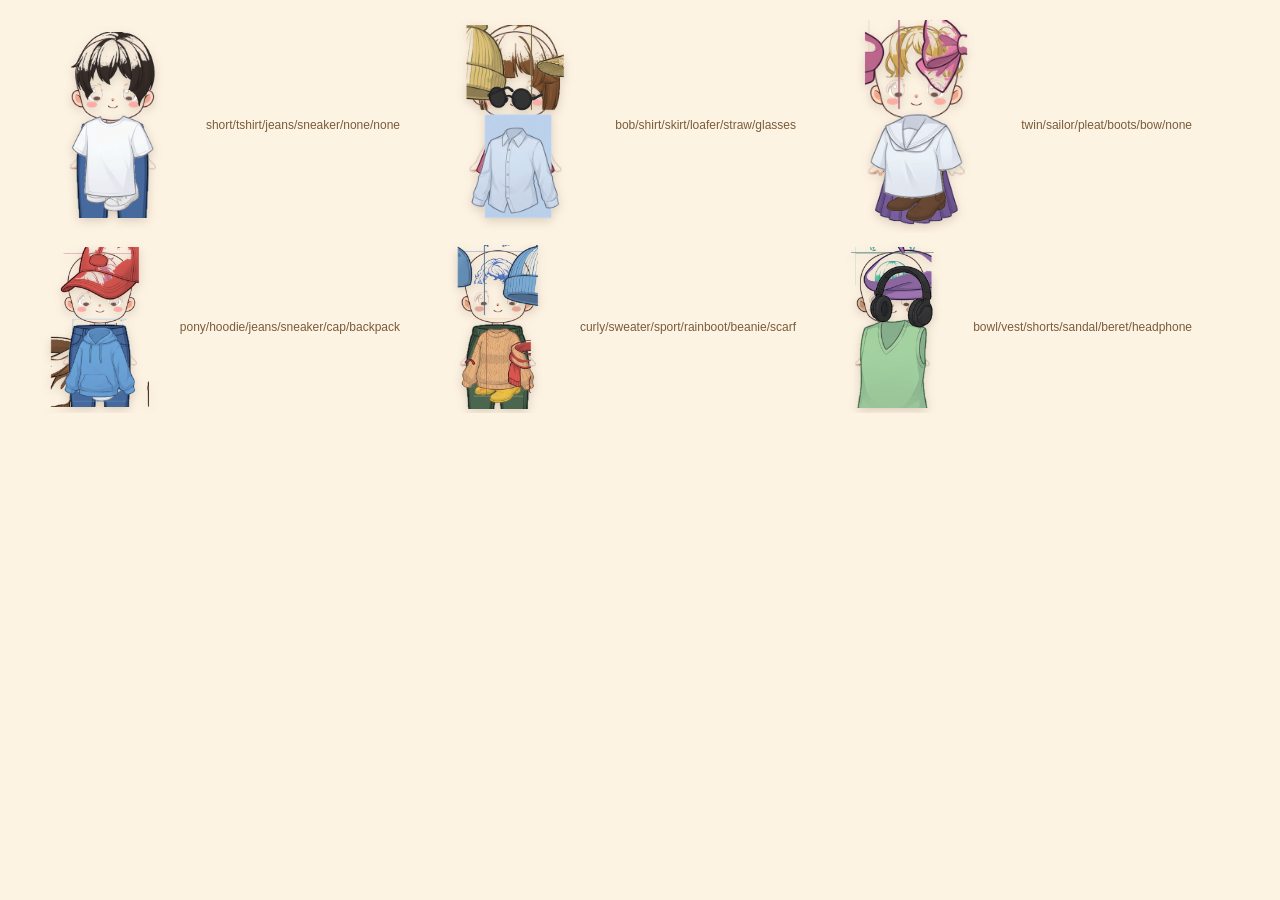
==== tools/avatar_preview.html @ ab170f38 "主角圖層改用 Nano Banana 重繪（33 張 AI 圖層，顏色在遊戲裡上） - 素材：Nano Banana Pro（AI Studio）畫基本身體；Nano Banana 2 Lite 畫髮" ====
<!doctype html>
<!-- tools/avatar_preview.html — 開發用：把換裝圖層排成大圖檢查對齊（用本機伺服器開） -->
<html lang="zh-Hant">
  <head>
    <meta charset="utf-8" />
    <title>角色圖層預覽</title>
    <link rel="stylesheet" href="../style.css" />
    <style>
      body { display: block; padding: 16px; }
      #grid { display: grid; grid-template-columns: repeat(3, 1fr); gap: 8px; width: 1180px; }
      .cell { background: #fdf3e3; border: 1px solid #e0c9a0; padding: 4px; }
      .cell small { display: block; text-align: center; font-size: 12px; color: #7a5c3a; }
    </style>
  </head>
  <body>
    <div id="grid"></div>
    <script type="module">
      window.onerror = (m) => { document.getElementById("grid").textContent = "ERROR: " + m; };
      let renderAvatar, defaultAvatar;
      try {
        ({ renderAvatar, defaultAvatar } = await import("../js/avatar.js?t=" + Date.now()));
      } catch (e) {
        document.getElementById("grid").textContent = "IMPORT FAIL: " + e;
        throw e;
      }
      const combos = [
        { skin: "light", hair: "short", hairColor: "black", top: "tshirt", bottom: "jeans", shoes: "sneaker", hat: "none", accessory: "none" },
        { skin: "light", hair: "bob", hairColor: "brown", top: "shirt", bottom: "skirt", shoes: "loafer", hat: "straw", accessory: "glasses" },
        { skin: "warm", hair: "twin", hairColor: "blonde", top: "sailor", bottom: "pleat", shoes: "boots", hat: "bow", accessory: "none" },
        { skin: "light", hair: "pony", hairColor: "pink", top: "hoodie", bottom: "jeans", shoes: "sneaker", hat: "cap", accessory: "backpack" },
        { skin: "tan", hair: "curly", hairColor: "blue", top: "sweater", bottom: "sport", shoes: "rainboot", hat: "beanie", accessory: "scarf" },
        { skin: "deep", hair: "bowl", hairColor: "mint", top: "vest", bottom: "shorts", shoes: "sandal", hat: "beret", accessory: "headphone" },
      ];
      const grid = document.getElementById("grid");
      for (const c of combos) {
        const cell = document.createElement("div");
        cell.className = "cell";
        cell.innerHTML = renderAvatar(c, { size: 340 }) + `<small>${c.hair}/${c.top}/${c.bottom}/${c.shoes}/${c.hat}/${c.accessory}</small>`;
        grid.appendChild(cell);
      }
    </script>
  </body>
</html>
---- style.css ----
:root {
  --bg: #eef3f1;
  --card: #fffdf9;
  --ink: #22322e;
  --muted: #5f736c;
  --line: #d8e2dd;
  --accent: #2f6f63;
  --accent-soft: #dfeee9;
  --warn: #b4553f;
  --gold: #c9a227;
  --radius: 16px;
  --gap: 10px;
}
:root[data-theme="dark"] {
  --bg: #141d1b;
  --card: #1c2725;
  --ink: #e6efec;
  --muted: #9db0aa;
  --line: #2c3a37;
  --accent: #6fc2ad;
  --accent-soft: #243a35;
  --warn: #e08a72;
  --gold: #e2c45c;
}
* {
  box-sizing: border-box;
}
html {
  /* 全站字級基準：原本用瀏覽器預設 16px，調大讓手機上好讀（其餘尺寸多用 rem，會等比放大） */
  font-size: 18px;
}
html,
body {
  margin: 0;
  padding: 0;
}
body {
  font-family:
    -apple-system, BlinkMacSystemFont, "Segoe UI", "Noto Sans TC", "PingFang TC",
    "Microsoft JhengHei", sans-serif;
  background: var(--bg);
  color: var(--ink);
  -webkit-text-size-adjust: 100%;
  padding: calc(10px + env(safe-area-inset-top)) 12px calc(18px + env(safe-area-inset-bottom));
  display: flex;
  flex-direction: column;
  align-items: center;
  gap: 12px;
  min-height: 100dvh;
}
header {
  width: min(560px, 100%);
  text-align: center;
}
h1 {
  margin: 0;
  font-size: 1.25rem;
  letter-spacing: 0.02em;
}
h1 span {
  font-size: 1.4rem;
}
.sub {
  margin: 4px 0 0;
  color: var(--muted);
  font-size: 0.94rem;
  line-height: 1.5;
}
.card {
  width: min(560px, 100%);
  background: var(--card);
  border: 1px solid var(--line);
  border-radius: var(--radius);
  box-shadow: 0 6px 20px rgba(20, 40, 35, 0.06);
}
.status {
  display: flex;
  align-items: center;
  justify-content: space-between;
  gap: 8px;
  padding: 10px 14px;
  font-size: 0.85rem;
}
.status b {
  font-variant-numeric: tabular-nums;
}
.hearts {
  letter-spacing: 2px;
  font-size: 1rem;
}
.levels {
  display: flex;
  flex-wrap: wrap;
  gap: 6px;
  padding: 10px;
  justify-content: center;
}
.levels button {
  flex: 1 1 30%;
  min-width: 0;
}
button {
  font: inherit;
  font-size: 0.82rem;
  color: var(--ink);
  background: var(--card);
  border: 1px solid var(--line);
  border-radius: 11px;
  padding: 9px 11px;
  cursor: pointer;
  -webkit-tap-highlight-color: transparent;
}
button:active {
  transform: translateY(1px);
}
button.primary {
  background: var(--accent);
  border-color: var(--accent);
  color: #fff;
  font-weight: 700;
}
button.on {
  background: var(--accent-soft);
  border-color: var(--accent);
  font-weight: 700;
}
button:disabled {
  opacity: 0.45;
  cursor: default;
}
.boardWrap {
  width: min(560px, 100%);
  padding: 10px;
}
.board {
  position: relative;
  display: grid;
  gap: 0;
  aspect-ratio: 1/1;
  width: 100%;
  border-radius: 12px;
  overflow: hidden;
  background: var(--card);
  border: 3px solid var(--ink);
  user-select: none;
  touch-action: manipulation;
  container-type: inline-size;
}
.cell {
  position: relative;
  display: flex;
  align-items: center;
  justify-content: center;
  font-size: calc(100cqw / var(--n, 5) * 0.55);
  line-height: 1;
  cursor: pointer;
  border: 0;
  border-radius: 0;
  background: transparent;
  padding: 0;
  margin: 0;
  min-width: 0;
  min-height: 0;
  overflow: hidden;
}
.cell i {
  font-style: normal;
  pointer-events: none;
}
.cell.mark i {
  color: var(--ink);
  opacity: 0.7;
}
.cell.cat i {
  filter: drop-shadow(0 1px 1px rgba(0, 0, 0, 0.15));
}
.cell.autox i {
  opacity: 0.8;
}
.face {
  display: block;
  background: url("./icons/cats.webp") 0 0/900% 900% no-repeat;
  border-radius: 18%;
}
.cell i.face {
  width: 86%;
  height: 86%;
}
.skins {
  display: grid;
  grid-template-columns: repeat(6, minmax(0, 1fr));
  gap: 6px;
  max-height: 55vh;
  overflow: auto;
  margin-top: 10px;
  padding: 2px 2px 12px;
}
.skins button {
  aspect-ratio: 1/1;
  min-width: 0;
  padding: 3px;
  font-size: 1.5rem;
  line-height: 1;
  display: flex;
  align-items: center;
  justify-content: center;
}
.skins button.wide {
  grid-column: span 3;
  aspect-ratio: auto;
  font-size: 0.85rem;
}
.skins .face {
  width: 100%;
  height: 100%;
}
@media (hover: hover) {
  .skins button {
    transition: transform 0.12s;
  }
  .skins button:not(.wide):hover {
    transform: scale(1.5);
    position: relative;
    z-index: 1;
    box-shadow: 0 4px 14px rgba(0, 0, 0, 0.25);
  }
}
.board.kbd .cell.cursor {
  outline: 2px solid var(--accent);
  outline-offset: -3px;
}
.cell.bad {
  animation: shake 0.3s;
  background: rgba(180, 85, 63, 0.25);
}
.cell.hint {
  animation: pulse 1s ease-in-out 2;
}
@keyframes shake {
  0%,
  100% {
    transform: translateX(0);
  }
  25% {
    transform: translateX(-3px);
  }
  75% {
    transform: translateX(3px);
  }
}
@keyframes pulse {
  0%,
  100% {
    background: transparent;
  }
  50% {
    background: var(--accent-soft);
  }
}
.controls {
  display: flex;
  flex-wrap: wrap;
  gap: 6px;
  padding: 10px;
}
.controls button {
  flex: 1 1 auto;
  min-width: 76px;
}
.overlay {
  position: fixed;
  inset: 0;
  background: rgba(12, 22, 20, 0.55);
  backdrop-filter: blur(3px);
  -webkit-backdrop-filter: blur(3px);
  display: flex;
  align-items: center;
  justify-content: center;
  padding: 20px;
  z-index: 20;
}
.overlay.hidden {
  display: none;
}
.sheet {
  background: var(--card);
  color: var(--ink);
  border-radius: 18px;
  padding: 20px;
  width: min(420px, 100%);
  text-align: center;
  /* 內容過長時只捲動中間區塊，標題與按鈕固定可見 */
  display: flex;
  flex-direction: column;
  max-height: calc(100dvh - 40px);
}
.sheet > h2,
.sheet > .row {
  flex-shrink: 0;
}
#overlayBody {
  flex: 1 1 auto;
  min-height: 0;
  overflow-y: auto;
  overscroll-behavior: contain;
  -webkit-overflow-scrolling: touch;
}
/* 捲動容器會裁掉超出寬度的內容：讓格線欄位可縮小，不被文字撐寬 */
#petView .pet-home {
  grid-template-columns: minmax(0, 1fr);
}
#petView .pet-hero {
  grid-template-columns: 92px minmax(0, 1fr);
}
#petView .pet-subnav {
  grid-template-columns: repeat(4, minmax(0, 1fr));
}
@media (max-width: 600px), (hover: none) and (pointer: coarse) {
  #petView .pet-hero {
    grid-template-columns: 78px minmax(0, 1fr);
  }
}
.sheet h2 {
  margin: 0 0 6px;
  font-size: 1.2rem;
}
.sheet p {
  margin: 6px 0;
  color: var(--muted);
  font-size: 0.86rem;
  line-height: 1.6;
}
.sheet .row {
  display: flex;
  gap: 8px;
  margin-top: 14px;
}
.sheet .row button {
  flex: 1;
}
.loading {
  position: fixed;
  inset: 0;
  display: flex;
  align-items: center;
  justify-content: center;
  background: rgba(12, 22, 20, 0.35);
  z-index: 30;
  color: #fff;
  font-size: 0.95rem;
  gap: 10px;
}
.loading.hidden {
  display: none;
}
.spin {
  width: 18px;
  height: 18px;
  border-radius: 50%;
  border: 3px solid rgba(255, 255, 255, 0.35);
  border-top-color: #fff;
  animation: sp 1s linear infinite;
}
@keyframes sp {
  to {
    transform: rotate(360deg);
  }
}
footer {
  color: var(--muted);
  font-size: 0.86rem;
  text-align: center;
  line-height: 1.6;
  max-width: 560px;
}
kbd {
  background: var(--accent-soft);
  border-radius: 5px;
  padding: 1px 5px;
  font-size: 0.86rem;
}
/* 換貓動畫、音效冷卻與手機修正 */
html.skin-animation-lock,
body.skin-animation-lock {
  overflow: hidden;
  overscroll-behavior: none;
  touch-action: none;
  scrollbar-gutter: stable;
}
#skinBtn.skin-cooldown {
  position: relative;
  overflow: hidden;
  cursor: not-allowed;
  opacity: 0.72;
  border-color: var(--line);
  color: var(--muted);
}
#skinBtn.skin-cooldown::before {
  content: "";
  position: absolute;
  inset: 0;
  z-index: 0;
  background: linear-gradient(
    90deg,
    color-mix(in srgb, var(--accent) 24%, transparent),
    color-mix(in srgb, var(--accent) 8%, transparent)
  );
  transform-origin: left center;
  transform: scaleX(var(--cooldown-progress, 1));
  pointer-events: none;
}
#skinBtn > span {
  position: relative;
  z-index: 1;
}
.skins button.skin-choosing {
  position: relative;
  z-index: 2;
  transform: scale(0.92);
  opacity: 0.55;
  transition:
    transform 0.15s ease,
    opacity 0.15s ease;
}
.skin-effects-layer {
  position: fixed;
  inset: 0;
  z-index: 9999;
  width: 100%;
  height: 100%;
  overflow: visible;
  pointer-events: none;
  contain: layout style;
  transform: translateZ(0);
}
.skin-fly-preview {
  position: absolute;
  left: 0;
  top: 0;
  z-index: 5;
  display: flex;
  align-items: center;
  justify-content: center;
  margin: 0;
  padding: 3px;
  overflow: hidden;
  pointer-events: none;
  background: var(--card);
  border: 2px solid var(--accent);
  border-radius: 18%;
  box-shadow:
    0 8px 26px rgba(0, 0, 0, 0.34),
    0 0 0 4px color-mix(in srgb, var(--accent) 20%, transparent),
    0 0 24px color-mix(in srgb, var(--accent) 58%, transparent);
  transform-origin: center;
  will-change: transform, opacity, filter;
  backface-visibility: hidden;
}
.skin-fly-preview .face {
  width: 100%;
  height: 100%;
  border-radius: 14%;
}
.skin-fly-preview .fly-emoji {
  display: flex;
  align-items: center;
  justify-content: center;
  width: 100%;
  height: 100%;
  font-size: clamp(28px, 9vw, 46px);
  line-height: 1;
}
.skin-trail-dot,
.skin-paw-trail,
.skin-arrival-particle,
.skin-arrival-ring {
  position: absolute;
  left: 0;
  top: 0;
  pointer-events: none;
  transform: translate3d(-50%, -50%, 0);
}
.skin-trail-dot {
  z-index: 2;
  width: 10px;
  height: 10px;
  border-radius: 50%;
  background: radial-gradient(
    circle,
    #fff 0 18%,
    var(--gold) 20% 44%,
    var(--accent) 48% 70%,
    transparent 74%
  );
  box-shadow:
    0 0 7px var(--gold),
    0 0 14px var(--accent);
  animation: skinTrailFade 0.48s ease-out forwards;
}
@keyframes skinTrailFade {
  to {
    opacity: 0;
    transform: translate3d(-50%, -50%, 0) scale(0.12);
  }
}
.skin-paw-trail {
  z-index: 3;
  color: var(--gold);
  font-size: 15px;
  line-height: 1;
  filter: drop-shadow(0 0 3px #fff) drop-shadow(0 0 6px var(--gold));
  animation: skinPawFade 0.66s ease-out forwards;
}
@keyframes skinPawFade {
  0% {
    opacity: 0.95;
    transform: translate3d(-50%, -50%, 0) scale(0.66) rotate(var(--paw-rotate, 0deg));
  }
  100% {
    opacity: 0;
    transform: translate3d(-50%, -105%, 0) scale(0.32) rotate(var(--paw-rotate, 0deg));
  }
}
.skin-arrival-particle {
  z-index: 6;
  width: 8px;
  height: 8px;
  border-radius: 50%;
  background: var(--particle-color, var(--gold));
  box-shadow:
    0 0 6px var(--particle-color, var(--gold)),
    0 0 12px var(--particle-color, var(--gold));
  animation: skinParticleBurst 0.62s ease-out forwards;
}
@keyframes skinParticleBurst {
  to {
    opacity: 0;
    transform: translate3d(-50%, -50%, 0) translate3d(var(--particle-x), var(--particle-y), 0)
      scale(0.12);
  }
}
.skin-arrival-ring {
  z-index: 1;
  width: 24px;
  height: 24px;
  border: 3px solid var(--accent);
  border-radius: 50%;
  box-shadow:
    0 0 12px var(--accent),
    inset 0 0 12px var(--gold);
  animation: skinArrivalRing 0.58s ease-out forwards;
}
@keyframes skinArrivalRing {
  from {
    opacity: 0.95;
    transform: translate3d(-50%, -50%, 0) scale(0.3);
  }
  to {
    opacity: 0;
    transform: translate3d(-50%, -50%, 0) scale(3.8);
  }
}
.board.skin-arrive {
  animation: boardSkinArrive 0.42s cubic-bezier(0.2, 0.9, 0.3, 1);
}
@keyframes boardSkinArrive {
  0%,
  100% {
    transform: scale(1);
    filter: brightness(1);
  }
  35% {
    transform: scale(0.978);
    filter: brightness(1.14);
  }
  68% {
    transform: scale(1.012);
    filter: brightness(1.07);
  }
}
.cell.cat.skin-target {
  z-index: 3;
  overflow: visible;
}
.cell.cat.skin-target i {
  animation: skinTargetArrive 0.56s cubic-bezier(0.18, 0.9, 0.28, 1);
}
@keyframes skinTargetArrive {
  0% {
    opacity: 0.45;
    transform: scale(0.65) rotate(-7deg);
  }
  48% {
    opacity: 1;
    transform: scale(1.35) rotate(5deg);
  }
  72% {
    transform: scale(0.92) rotate(-2deg);
  }
  100% {
    transform: scale(1);
  }
}
.cell.cat.skin-updated i {
  animation: catSkinUpdated 0.42s cubic-bezier(0.2, 0.9, 0.3, 1) both;
}
@keyframes catSkinUpdated {
  0% {
    transform: scale(0.75);
    opacity: 0.5;
  }
  58% {
    transform: scale(1.17);
    opacity: 1;
  }
  100% {
    transform: scale(1);
    opacity: 1;
  }
}
@media (max-width: 600px), (hover: none), (pointer: coarse) {
  body {
    isolation: isolate;
  }
  .overlay {
    backdrop-filter: blur(2px);
    -webkit-backdrop-filter: blur(2px);
  }
  .skin-fly-preview {
    padding: 2px;
    box-shadow:
      0 7px 20px rgba(0, 0, 0, 0.3),
      0 0 0 3px var(--accent);
  }
  .skin-trail-dot {
    width: 8px;
    height: 8px;
  }
  .skin-paw-trail {
    font-size: 13px;
  }
}
@media (max-width: 400px) {
  .status {
    font-size: 0.94rem;
    padding: 8px 10px;
  }
}
@media (prefers-reduced-motion: reduce) {
  .skin-trail-dot,
  .skin-paw-trail,
  .skin-arrival-particle,
  .skin-arrival-ring {
    display: none !important;
  }
  .board.skin-arrive,
  .cell.cat.skin-target i,
  .cell.cat.skin-updated i {
    animation: none !important;
  }
  .skins button.skin-choosing {
    transition: none;
  }
}

/* =========================================================
   手機操作版面與動畫效能優化
   ========================================================= */
:root {
  --tap-size: 44px;
  --mobile-controls-height: 76px;
}
button {
  min-height: var(--tap-size);
  touch-action: manipulation;
}
button:focus-visible {
  outline: 3px solid color-mix(in srgb, var(--accent) 55%, white);
  outline-offset: 2px;
}

/* 動畫元素隔離，降低重繪範圍 */
.skin-effects-layer {
  contain: strict;
  isolation: isolate;
}
.skin-fly-preview,
.skin-trail-dot,
.skin-paw-trail,
.skin-arrival-particle,
.skin-arrival-ring {
  contain: layout style paint;
  transform-style: preserve-3d;
}
.board,
.cell,
.face {
  backface-visibility: hidden;
  -webkit-backface-visibility: hidden;
}

/* 手機介面 */
@media (max-width: 600px), (hover: none) and (pointer: coarse) {
  :root {
    --radius: 14px;
    --tap-size: 46px;
  }
  html {
    scroll-padding-bottom: calc(
      var(--mobile-controls-height) + env(safe-area-inset-bottom) + 12px
    );
  }
  body {
    display: block;
    min-height: 100dvh;
    padding: calc(6px + env(safe-area-inset-top)) 8px
      calc(var(--mobile-controls-height) + env(safe-area-inset-bottom) + 18px);
  }
  header,
  .card,
  footer {
    width: 100%;
    max-width: 560px;
    margin-left: auto;
    margin-right: auto;
  }
  header {
    padding: 2px 2px 4px;
  }
  h1 {
    font-size: 1.08rem;
    line-height: 1.25;
  }
  h1 span {
    font-size: 1.2rem;
  }
  .sub {
    font-size: 0.86rem;
    line-height: 1.38;
    margin-top: 2px;
  }

  /* 難度與功能縮成穩定的三欄按鈕 */
  .levels {
    display: grid;
    grid-template-columns: repeat(3, minmax(0, 1fr));
    gap: 6px;
    padding: 7px;
    margin-top: 5px;
  }
  .levels button {
    width: 100%;
    min-width: 0;
    min-height: 44px;
    padding: 6px 4px;
    font-size: 0.9rem;
    line-height: 1.15;
  }

  /* 狀態列固定一行，減少棋盤上方高度 */
  .status {
    display: grid;
    grid-template-columns: 1.2fr 0.9fr 0.8fr 1fr;
    gap: 3px;
    padding: 7px 8px;
    margin-top: 6px;
    font-size: 0.86rem;
    text-align: center;
  }
  .status > span {
    white-space: nowrap;
    overflow: hidden;
    text-overflow: ellipsis;
  }
  .hearts {
    font-size: 0.86rem;
    letter-spacing: 0;
  }

  /* 棋盤盡可能放大，並避免點擊後畫面縮放 */
  .boardWrap {
    padding: 6px;
    margin-top: 6px;
  }
  .board {
    border-width: 2px;
    border-radius: 10px;
    touch-action: manipulation;
  }
  .cell {
    touch-action: manipulation;
    -webkit-user-select: none;
    user-select: none;
  }
  .cell:active {
    filter: brightness(0.94);
  }

  /* 主要操作固定在底部，拇指可直接碰到 */
  .controls {
    position: fixed;
    left: 0;
    right: 0;
    bottom: 0;
    z-index: 15;
    display: grid;
    grid-template-columns: repeat(5, minmax(0, 1fr));
    gap: 5px;
    width: 100%;
    max-width: none;
    min-height: var(--mobile-controls-height);
    padding: 7px max(8px, env(safe-area-inset-right)) calc(7px + env(safe-area-inset-bottom))
      max(8px, env(safe-area-inset-left));
    border: 0;
    border-top: 1px solid var(--line);
    border-radius: 16px 16px 0 0;
    background: color-mix(in srgb, var(--card) 94%, transparent);
    box-shadow: 0 -8px 24px rgba(20, 40, 35, 0.16);
    backdrop-filter: blur(10px);
    -webkit-backdrop-filter: blur(10px);
  }
  .controls button {
    min-width: 0;
    min-height: 50px;
    padding: 5px 2px;
    font-size: 0.85rem;
    line-height: 1.1;
    border-radius: 10px;
  }
  /* 手機底欄只保留最常用的五個動作 */
  #autoXBtn,
  #restartBtn {
    display: none;
  }
  #newBtn {
    font-size: 0;
  }
  #newBtn::after {
    content: "🎲 新題";
    font-size: 0.85rem;
  }

  footer {
    padding: 10px 8px 4px;
    font-size: 0.79rem;
  }
  footer p:first-child {
    display: none;
  }

  /* 換貓改為底部抽屜，避免鍵盤式彈窗擋住棋盤 */
  .overlay {
    align-items: flex-end;
    padding: 0;
    background: rgba(12, 22, 20, 0.4);
    backdrop-filter: none;
    -webkit-backdrop-filter: none;
  }
  .sheet {
    width: 100%;
    max-width: 560px;
    max-height: min(78dvh, 650px);
    padding: 13px 12px calc(12px + env(safe-area-inset-bottom));
    border-radius: 20px 20px 0 0;
    box-shadow: 0 -12px 34px rgba(0, 0, 0, 0.28);
    overflow: hidden;
  }
  .sheet h2 {
    font-size: 1.05rem;
    margin-bottom: 3px;
  }
  .sheet p {
    font-size: 0.94rem;
    line-height: 1.4;
  }
  .sheet .row {
    margin-top: 8px;
  }
  .skins {
    grid-template-columns: repeat(6, minmax(0, 1fr));
    gap: 7px;
    max-height: calc(min(78dvh, 650px) - 116px);
    padding: 4px 2px 14px;
    overscroll-behavior: contain;
    -webkit-overflow-scrolling: touch;
  }
  .skins button {
    min-height: 0;
    border-radius: 12px;
  }
  .skins button.wide {
    min-height: 44px;
  }

  /* 手機減少昂貴的陰影與模糊 */
  .skin-fly-preview {
    box-shadow:
      0 5px 14px rgba(0, 0, 0, 0.25),
      0 0 0 2px var(--accent);
  }
  .skin-trail-dot {
    box-shadow: 0 0 5px var(--gold);
  }
  .skin-paw-trail {
    filter: none;
  }
  .skin-arrival-particle {
    box-shadow: 0 0 4px var(--particle-color, var(--gold));
  }
}

@media (max-width: 370px) {
  .sub br {
    display: none;
  }
  .levels button {
    font-size: 0.83rem;
  }
  .status {
    font-size: 0.8rem;
    padding-left: 5px;
    padding-right: 5px;
  }
  .controls button {
    font-size: 0.78rem;
  }
  #newBtn::after {
    font-size: 0.78rem;
  }
}

/* 低效能模式由 JavaScript 自動加入 */
html.low-fx .skin-paw-trail {
  display: none !important;
}
html.low-fx .skin-trail-dot {
  box-shadow: none;
  width: 6px !important;
  height: 6px !important;
}
html.low-fx .skin-arrival-particle:nth-of-type(n + 9) {
  display: none !important;
}
html.low-fx .board.skin-arrive {
  animation-duration: 0.28s;
}

/* 棋盤線條修正：圓角格子 + 單一 SVG 連續粗線層 */
.boardWrap {
  position: relative;
}
.board {
  gap: 2px;
  padding: 3px;
  border: 0;
  border-radius: 14px;
  background: color-mix(in srgb, var(--ink) 28%, var(--card));
  overflow: hidden;
}
.cell {
  border: 0 !important;
  border-radius: clamp(4px, 1.4cqw, 10px) !important;
  overflow: hidden;
  background-clip: padding-box;
}
.region-lines {
  position: absolute;
  inset: 10px;
  z-index: 4;
  width: calc(100% - 20px);
  height: calc(100% - 20px);
  pointer-events: none;
  overflow: visible;
  filter: drop-shadow(0 1px 0 rgba(255, 255, 255, 0.18));
}
.region-lines .region-boundary {
  fill: none;
  stroke: var(--ink);
  stroke-width: 3.5;
  stroke-linecap: square;
  stroke-linejoin: round;
  vector-effect: non-scaling-stroke;
}
.region-lines .outer-boundary {
  fill: none;
  stroke: var(--ink);
  stroke-width: 4;
  stroke-linejoin: round;
  vector-effect: non-scaling-stroke;
}
@media (max-width: 600px), (hover: none) and (pointer: coarse) {
  .board {
    gap: 2px;
    padding: 3px;
    border-radius: 12px;
  }
  .cell {
    border-radius: 7px !important;
  }
  .region-lines {
    inset: 6px;
    width: calc(100% - 12px);
    height: calc(100% - 12px);
  }
  .region-lines .region-boundary {
    stroke-width: 3;
  }
  .region-lines .outer-boundary {
    stroke-width: 4;
  }
}

/* 貓咪小屋、互動屋與好感度 */
.pet-home {
  display: grid;
  gap: 12px;
  text-align: left;
}
.pet-room-stage {
  position: relative;
  display: flex;
  flex-direction: column;
  align-items: center;
  justify-content: flex-end;
  min-height: 255px;
  padding: 14px 14px 14px;
  border-radius: 20px;
  background: radial-gradient(circle at 50% 25%, rgba(255, 252, 245, 0.96), rgba(242, 246, 243, 0.9)), var(--accent-soft);
  border: 1.5px solid color-mix(in srgb, var(--accent) 35%, var(--line));
  box-shadow: 0 8px 24px rgba(0, 0, 0, 0.05), inset 0 1px 0 rgba(255, 255, 255, 0.9);
  overflow: hidden;
  user-select: none;
  cursor: pointer;
  transition: transform 0.15s ease, box-shadow 0.15s ease;
}
.pet-room-stage:active {
  transform: scale(0.992);
}
.pet-room-header-left {
  position: absolute;
  top: 10px;
  left: 12px;
  display: flex;
  align-items: center;
  gap: 6px;
  z-index: 10;
}
.pet-room-badge {
  display: inline-flex;
  align-items: center;
  gap: 5px;
  font-size: 0.89rem;
  font-weight: 700;
  padding: 3px 10px;
  border-radius: 999px;
  background: rgba(255, 255, 255, 0.92);
  box-shadow: 0 2px 6px rgba(0, 0, 0, 0.06);
  color: var(--ink);
  backdrop-filter: blur(4px);
}
.room-snapshot-btn {
  display: inline-flex;
  align-items: center;
  gap: 4px;
  font-size: 0.86rem;
  font-weight: 700;
  padding: 3px 9px;
  border-radius: 999px;
  background: rgba(255, 255, 255, 0.94);
  box-shadow: 0 2px 6px rgba(0, 0, 0, 0.08);
  color: var(--ink);
  border: 1px solid var(--line);
  cursor: pointer;
  transition: transform 0.15s ease, background 0.15s ease, border-color 0.15s ease;
  backdrop-filter: blur(4px);
  user-select: none;
}
.room-snapshot-btn:hover {
  transform: scale(1.06);
  background: var(--accent-soft);
  border-color: var(--accent);
}
.room-snapshot-btn:active {
  transform: scale(0.94);
}
.room-camera-flash {
  position: absolute;
  inset: 0;
  background: #ffffff;
  z-index: 99;
  pointer-events: none;
  opacity: 0;
}
.room-camera-flash.flash {
  animation: cameraFlash 0.45s ease-out forwards;
}
@keyframes cameraFlash {
  0% { opacity: 0.92; }
  100% { opacity: 0; }
}

.photo-preview-wrap {
  display: flex;
  flex-direction: column;
  align-items: center;
  gap: 14px;
  padding: 4px 0 10px;
}
.photo-card-frame {
  width: 100%;
  max-width: 320px;
  border-radius: 16px;
  background: #faf8f5;
  padding: 10px;
  box-shadow: 0 12px 30px rgba(0, 0, 0, 0.18), 0 2px 6px rgba(0, 0, 0, 0.08);
  border: 1.5px solid #eae5db;
  transform: rotate(-1.5deg);
  transition: transform 0.25s cubic-bezier(0.34, 1.56, 0.64, 1);
}
.photo-card-frame:hover {
  transform: rotate(0deg) scale(1.02);
}
.photo-preview-img {
  width: 100%;
  height: auto;
  border-radius: 10px;
  display: block;
}
.photo-actions-row {
  display: flex;
  align-items: center;
  justify-content: center;
  flex-wrap: wrap;
  gap: 8px;
  width: 100%;
}
.photo-action-btn {
  display: inline-flex;
  align-items: center;
  justify-content: center;
  gap: 6px;
  padding: 9px 18px;
  border-radius: 14px;
  font-size: 0.85rem;
  font-weight: 700;
  background: var(--card);
  border: 1px solid var(--line);
  box-shadow: 0 2px 6px rgba(0, 0, 0, 0.06);
  color: var(--ink);
  text-decoration: none;
  cursor: pointer;
  transition: transform 0.12s ease, background 0.12s ease, border-color 0.12s ease;
}
.photo-action-btn:hover {
  transform: translateY(-2px);
  background: var(--accent-soft);
  border-color: var(--accent);
}
.photo-action-btn.primary {
  background: var(--accent);
  color: #fff;
  border-color: var(--accent);
}
.photo-action-btn.primary:hover {
  background: var(--accent-strong);
}

/* 貓咪快捷狀態條 (金幣、飽食、體力、疲勞) */
.pet-quick-status-bar {
  display: flex;
  align-items: center;
  justify-content: space-between;
  gap: 6px;
  background: var(--card);
  border: 1px solid var(--line);
  border-radius: 12px;
  padding: 6px 12px;
  margin-bottom: 8px;
  box-shadow: 0 1px 3px rgba(0, 0, 0, 0.04);
  font-size: 0.86rem;
  font-weight: 700;
}
.pet-quick-pill {
  display: inline-flex;
  align-items: center;
  gap: 4px;
  color: var(--ink);
}
.coin-badge {
  display: inline-flex;
  align-items: center;
  gap: 4px;
  background: linear-gradient(135deg, #fef3c7, #fde68a);
  color: #92400e;
  border: 1px solid #fcd34d;
  padding: 3px 9px;
  border-radius: 999px;
  font-weight: 800;
  font-size: 0.89rem;
}

/* 貓咪學院排課介面 */
.academy-panel {
  display: flex;
  flex-direction: column;
  gap: 10px;
}
.academy-hero {
  background: linear-gradient(135deg, #f0fdf4, #e0f2fe);
  border: 1px solid #bae6fd;
  border-radius: 14px;
  padding: 10px 12px;
  font-size: 0.89rem;
  line-height: 1.45;
  color: #0369a1;
}
.academy-grid {
  display: grid;
  grid-template-columns: 1fr 1fr;
  gap: 8px;
}
.academy-card {
  background: var(--card);
  border: 1px solid var(--line);
  border-radius: 14px;
  padding: 10px;
  display: flex;
  flex-direction: column;
  gap: 6px;
  box-shadow: 0 2px 6px rgba(0, 0, 0, 0.03);
  transition: transform 0.15s ease, box-shadow 0.15s ease;
}
.academy-card:hover {
  transform: translateY(-2px);
  box-shadow: 0 4px 12px rgba(0, 0, 0, 0.07);
}
.academy-card-head {
  display: flex;
  align-items: center;
  justify-content: space-between;
}
.academy-card-title {
  display: flex;
  align-items: center;
  gap: 5px;
  font-weight: 800;
  font-size: 0.82rem;
}
.academy-stat-val {
  font-size: 0.82rem;
  font-weight: 800;
  padding: 2px 7px;
  border-radius: 999px;
}
.academy-desc {
  font-size: 0.78rem;
  color: var(--muted);
  line-height: 1.35;
  min-height: 28px;
}
.academy-action-btn {
  background: linear-gradient(#ff9d5c, #f2712c);
  color: #fff;
  border: none;
  border-radius: 10px;
  padding: 7px 10px;
  font-weight: 700;
  font-size: 0.89rem;
  cursor: pointer;
  transition: filter 0.15s ease, transform 0.1s ease;
}
.academy-action-btn:hover {
  filter: brightness(1.08);
}
.academy-action-btn:active {
  transform: scale(0.97);
}
.academy-work-card {
  grid-column: 1 / -1;
  background: linear-gradient(135deg, #fffbeb, #fef3c7);
  border: 1.5px dashed #f59e0b;
}

/* 隨堂測驗題庫視窗 */
.quiz-box {
  display: flex;
  flex-direction: column;
  gap: 12px;
  text-align: left;
}
.quiz-header {
  display: flex;
  align-items: center;
  justify-content: space-between;
  border-bottom: 1px solid var(--line);
  padding-bottom: 6px;
}
.quiz-counter {
  font-size: 0.94rem;
  font-weight: 800;
  color: var(--accent);
}
.quiz-question {
  font-size: 0.92rem;
  font-weight: 800;
  color: var(--ink);
  line-height: 1.5;
  background: var(--card);
  padding: 12px 14px;
  border-radius: 14px;
  border: 1px solid var(--line);
  box-shadow: 0 2px 8px rgba(0, 0, 0, 0.03);
}
.quiz-options {
  display: flex;
  flex-direction: column;
  gap: 8px;
}
.quiz-option-btn {
  background: var(--card);
  border: 1.5px solid var(--line);
  border-radius: 12px;
  padding: 10px 14px;
  font-size: 0.82rem;
  font-weight: 700;
  color: var(--ink);
  text-align: left;
  cursor: pointer;
  display: flex;
  align-items: center;
  gap: 8px;
  transition: all 0.15s ease;
}
.quiz-option-btn:hover:not(:disabled) {
  border-color: var(--accent);
  background: var(--accent-soft);
  transform: translateX(3px);
}
.quiz-option-btn.correct {
  background: #ecfdf5 !important;
  border-color: #10b981 !important;
  color: #065f46 !important;
  font-weight: 800;
}
.quiz-option-btn.wrong {
  background: #fef2f2 !important;
  border-color: #ef4444 !important;
  color: #991b1b !important;
}
.quiz-feedback {
  background: #f8fafc;
  border-radius: 12px;
  padding: 10px 12px;
  font-size: 0.94rem;
  line-height: 1.45;
  border: 1px solid var(--line);
  animation: fadeIn 0.25s ease;
}
.quiz-feedback b {
  display: block;
  margin-bottom: 3px;
}

/* 測驗結果畫面 */
.quiz-result-card {
  display: flex;
  flex-direction: column;
  align-items: center;
  gap: 12px;
  padding: 10px 0;
  text-align: center;
}
.quiz-grade-badge {
  font-size: 2.2rem;
  font-weight: 900;
  width: 64px;
  height: 64px;
  border-radius: 50%;
  display: flex;
  align-items: center;
  justify-content: center;
  background: linear-gradient(135deg, #fef08a, #f59e0b);
  color: #78350f;
  box-shadow: 0 4px 14px rgba(245, 158, 11, 0.35);
}
.quiz-rewards-row {
  display: flex;
  flex-wrap: wrap;
  justify-content: center;
  gap: 8px;
  margin: 6px 0;
}
.quiz-reward-pill {
  display: inline-flex;
  align-items: center;
  gap: 4px;
  padding: 6px 12px;
  border-radius: 999px;
  font-size: 0.82rem;
  font-weight: 800;
  background: var(--card);
  border: 1px solid var(--line);
}

/* 狀態六芒星與生理作息面板 */
.stats-panel {
  display: flex;
  flex-direction: column;
  gap: 12px;
}
.stats-bars-grid {
  display: grid;
  grid-template-columns: 1fr 1fr;
  gap: 8px;
}
.stat-bar-box {
  background: var(--card);
  border: 1px solid var(--line);
  border-radius: 12px;
  padding: 8px 10px;
}
.stat-bar-head {
  display: flex;
  justify-content: space-between;
  font-size: 0.86rem;
  font-weight: 800;
  margin-bottom: 4px;
}
.stat-meter-track {
  height: 8px;
  background: var(--line);
  border-radius: 999px;
  overflow: hidden;
}
.stat-meter-fill {
  height: 100%;
  border-radius: 999px;
  transition: width 0.4s ease;
}
.daily-care-row {
  display: grid;
  grid-template-columns: 1fr 1fr 1fr;
  gap: 6px;
  margin-top: 4px;
}
.daily-care-btn {
  background: var(--card);
  border: 1px solid var(--line);
  border-radius: 12px;
  padding: 8px;
  font-size: 0.9rem;
  font-weight: 700;
  cursor: pointer;
  display: flex;
  flex-direction: column;
  align-items: center;
  gap: 3px;
  color: var(--ink);
  transition: all 0.15s ease;
}
.daily-care-btn:hover {
  background: var(--accent-soft);
  border-color: var(--accent);
}
.daily-care-btn small {
  font-size: 0.74rem;
  color: var(--muted);
}
.win-coins-notice {
  margin-top: 6px;
  font-size: 0.96rem;
  font-weight: 800;
  color: #d97706;
}

/* 商店與家具工坊樣式 */
.shop-tabs {
  display: flex;
  gap: 6px;
  margin-bottom: 10px;
}
.shop-tab-btn {
  flex: 1;
  padding: 7px 4px;
  border-radius: 10px;
  border: 1px solid var(--line);
  background: var(--card);
  font-size: 0.9rem;
  font-weight: 700;
  cursor: pointer;
  color: var(--ink);
  transition: all 0.15s ease;
}
.shop-tab-btn.active {
  background: var(--accent);
  color: #fff;
  border-color: var(--accent);
}
.shop-grid {
  display: grid;
  grid-template-columns: 1fr 1fr;
  gap: 8px;
}
.shop-item-card {
  background: var(--card);
  border: 1px solid var(--line);
  border-radius: 14px;
  padding: 10px;
  display: flex;
  flex-direction: column;
  align-items: center;
  gap: 6px;
  text-align: center;
  position: relative;
  box-shadow: 0 2px 6px rgba(0, 0, 0, 0.03);
  transition: transform 0.15s ease;
}
.shop-item-card:hover {
  transform: translateY(-2px);
}
.shop-item-thumb {
  width: 60px;
  height: 60px;
  object-fit: contain;
  border-radius: 10px;
  background: rgba(0, 0, 0, 0.02);
}
.shop-item-name {
  font-size: 0.94rem;
  font-weight: 800;
  color: var(--ink);
}
.shop-item-desc {
  font-size: 0.78rem;
  color: var(--muted);
  line-height: 1.35;
  min-height: 26px;
}
.shop-buy-btn {
  width: 100%;
  padding: 6px 10px;
  border-radius: 10px;
  border: none;
  background: var(--accent);
  color: #fff;
  font-size: 0.89rem;
  font-weight: 800;
  cursor: pointer;
  display: inline-flex;
  align-items: center;
  justify-content: center;
  gap: 4px;
  transition: filter 0.15s ease;
}
.shop-buy-btn:hover {
  filter: brightness(1.08);
}
.shop-buy-btn:disabled {
  background: var(--line);
  color: var(--muted);
  cursor: not-allowed;
}

/* 扭蛋機樣式 */
.gacha-stage {
  display: flex;
  flex-direction: column;
  align-items: center;
  gap: 12px;
  padding: 6px 0;
  text-align: center;
}
.gacha-machine-wrap {
  position: relative;
  width: 190px;
  height: 230px;
  display: flex;
  align-items: center;
  justify-content: center;
}
.gacha-machine-img {
  max-width: 100%;
  max-height: 100%;
  object-fit: contain;
  filter: drop-shadow(0 8px 20px rgba(245, 158, 11, 0.35));
  transition: transform 0.25s cubic-bezier(0.34, 1.56, 0.64, 1);
}
.gacha-machine-wrap.cranking .gacha-machine-img {
  animation: gachaShake 0.5s ease-in-out infinite;
}
@keyframes gachaShake {
  0% { transform: rotate(0deg) scale(1); }
  25% { transform: rotate(-3deg) scale(1.04); }
  50% { transform: rotate(3deg) scale(1.04); }
  75% { transform: rotate(-2deg) scale(1.02); }
  100% { transform: rotate(0deg) scale(1); }
}
.gacha-rates-badge {
  font-size: 0.82rem;
  font-weight: 700;
  color: #92400e;
  background: #fef3c7;
  border: 1px solid #fcd34d;
  padding: 4px 10px;
  border-radius: 999px;
}
.gacha-pity-text {
  font-size: 0.86rem;
  color: var(--muted);
  font-weight: 600;
}
.gacha-actions-row {
  display: flex;
  gap: 10px;
  width: 100%;
}
.gacha-pull-btn {
  flex: 1;
  display: flex;
  flex-direction: column;
  align-items: center;
  gap: 3px;
  padding: 10px;
  border-radius: 14px;
  border: none;
  font-weight: 800;
  cursor: pointer;
  transition: all 0.15s ease;
}
.gacha-pull-btn.single {
  background: linear-gradient(135deg, #3b82f6, #2563eb);
  color: #fff;
  box-shadow: 0 4px 12px rgba(37, 99, 235, 0.3);
}
.gacha-pull-btn.multi {
  background: linear-gradient(135deg, #f59e0b, #d97706);
  color: #fff;
  box-shadow: 0 4px 12px rgba(217, 119, 6, 0.35);
}
.gacha-pull-btn:hover:not(:disabled) {
  transform: translateY(-2px);
  filter: brightness(1.08);
}
.gacha-pull-btn:disabled {
  opacity: 0.5;
  cursor: not-allowed;
}

/* 扭蛋開獎展示卡 */
.gacha-reveal-wrap {
  display: flex;
  flex-direction: column;
  align-items: center;
  gap: 12px;
  padding: 14px 0;
  text-align: center;
}
.gacha-capsule-anim {
  width: 130px;
  height: 130px;
  object-fit: contain;
  animation: capsulePop 0.7s cubic-bezier(0.34, 1.56, 0.64, 1);
  filter: drop-shadow(0 8px 24px rgba(236, 72, 153, 0.45));
}
@keyframes capsulePop {
  0% { transform: scale(0.2) rotate(-20deg); opacity: 0; }
  60% { transform: scale(1.15) rotate(10deg); opacity: 1; }
  100% { transform: scale(1) rotate(0deg); }
}
.gacha-results-grid {
  display: grid;
  grid-template-columns: repeat(auto-fill, minmax(80px, 1fr));
  gap: 8px;
  width: 100%;
  max-height: 280px;
  overflow-y: auto;
  padding: 4px;
}
.gacha-res-card {
  background: var(--card);
  border: 1.5px solid var(--line);
  border-radius: 12px;
  padding: 8px 4px;
  display: flex;
  flex-direction: column;
  align-items: center;
  gap: 4px;
  font-size: 0.82rem;
  font-weight: 700;
  text-align: center;
}
.gacha-res-card.ssr {
  border-color: #f59e0b;
  background: linear-gradient(135deg, #fffbeb, #fef3c7);
  box-shadow: 0 0 10px rgba(245, 158, 11, 0.4);
}
.gacha-res-card.sr {
  border-color: #8b5cf6;
  background: linear-gradient(135deg, #fbf7ff, #f3e8ff);
}
.gacha-res-thumb {
  width: 44px;
  height: 44px;
  object-fit: contain;
}

/* 客廳家具與壁紙裝飾 */
.pet-room-stage.wallpaper-tatami {
  background-image: url("./icons/room/wallpaper_tatami.webp");
  background-size: 160px;
  background-repeat: repeat;
}
.room-furniture-kotatsu {
  position: absolute;
  left: 86px;
  bottom: 12px;
  width: 100px;
  height: auto;
  filter: drop-shadow(0 6px 12px rgba(0, 0, 0, 0.14));
  cursor: pointer;
  z-index: 4;
  transition: transform 0.15s ease;
}
.room-furniture-kotatsu:hover {
  transform: scale(1.06);
}
.room-furniture-cattree {
  position: absolute;
  left: 8px;
  bottom: 20px;
  width: 76px;
  height: auto;
  filter: drop-shadow(0 6px 12px rgba(0, 0, 0, 0.12));
  cursor: pointer;
  z-index: 4;
  transition: transform 0.15s ease;
}
.room-furniture-cattree:hover {
  transform: scale(1.06);
}
.costume-thumb-img {
  width: 48px;
  height: 48px;
  object-fit: contain;
}
.costume-layer-sprite {
  position: absolute;
  top: 0;
  left: 50%;
  transform: translateX(-50%);
  width: 100%;
  height: 100%;
  object-fit: contain;
  pointer-events: none;
  z-index: 5;
  filter: drop-shadow(0 4px 10px rgba(0, 0, 0, 0.15));
}
.pet-room-stage .pet-speech {
  position: absolute;
  top: 10px;
  right: 12px;
  left: auto;
  bottom: auto;
  max-width: 220px;
  padding: 7px 12px;
  border-radius: 14px;
  background: rgba(255, 255, 255, 0.98);
  box-shadow: 0 4px 16px rgba(0, 0, 0, 0.12);
  border: 1.5px solid color-mix(in srgb, var(--accent) 45%, var(--line));
  font-size: 0.94rem;
  font-weight: 800;
  color: var(--ink);
  pointer-events: none;
  opacity: 0;
  transform: translateY(6px) scale(0.94);
  transition: opacity 0.25s ease, transform 0.25s ease;
  z-index: 15;
  backdrop-filter: blur(4px);
}
.pet-room-stage .pet-speech.show {
  animation: roomSpeechShow 2.8s ease forwards !important;
}
@keyframes roomSpeechShow {
  0% { opacity: 0; transform: translateY(6px) scale(0.92); }
  10%, 85% { opacity: 1; transform: translateY(0) scale(1); }
  100% { opacity: 0; transform: translateY(-4px) scale(0.96); }
}
.room-hearts {
  position: absolute;
  inset: 0;
  pointer-events: none;
  overflow: hidden;
  z-index: 5;
}
.room-heart-particle {
  position: absolute;
  font-size: 1.4rem;
  animation: floatHeart 1.4s ease-out forwards;
  opacity: 0;
}
@keyframes floatHeart {
  0% {
    opacity: 1;
    transform: translateY(0) scale(0.6) rotate(0deg);
  }
  50% {
    opacity: 0.95;
    transform: translateY(-45px) scale(1.18) rotate(var(--rot, 15deg));
  }
  100% {
    opacity: 0;
    transform: translateY(-90px) scale(0.9) rotate(var(--rot, 30deg));
  }
}
.pet-room-rug {
  position: absolute;
  bottom: 18px;
  width: 78%;
  max-width: 270px;
  height: 50px;
  border-radius: 50%;
  background: radial-gradient(ellipse at center, rgba(235, 215, 190, 0.82) 0%, rgba(220, 195, 165, 0.45) 70%, transparent 100%);
  box-shadow: 0 4px 16px rgba(160, 120, 80, 0.1);
  z-index: 1;
}
.pet-room-cat-wrap {
  position: relative;
  z-index: 3;
  display: flex;
  align-items: center;
  justify-content: center;
  width: 100%;
  min-height: 185px;
  pointer-events: none;
}
.room-cat-img {
  width: auto;
  max-width: 210px;
  height: 185px;
  object-fit: contain;
  filter: drop-shadow(0 8px 16px rgba(40, 25, 10, 0.14));
  transition: transform 0.25s cubic-bezier(0.34, 1.56, 0.64, 1), filter 0.25s ease;
  animation: roomCatBreathe 3.6s ease-in-out infinite;
  pointer-events: auto;
}
@keyframes roomCatBreathe {
  0%, 100% {
    transform: translateY(0) scale(1, 1);
  }
  50% {
    transform: translateY(-5px) scale(1.02, 0.98);
  }
}
.room-cat-img.pet-bounce {
  animation: roomCatBounce 0.65s cubic-bezier(0.2, 0.9, 0.3, 1) !important;
}
@keyframes roomCatBounce {
  0%, 100% { transform: translateY(0) scale(1); }
  30% { transform: translateY(-18px) scale(1.09, 0.94); }
  60% { transform: translateY(2px) scale(0.96, 1.04); }
  80% { transform: translateY(-4px) scale(1.02); }
}
.room-cat-img.pet-wiggle {
  animation: roomCatWiggle 0.68s ease !important;
}
@keyframes roomCatWiggle {
  0%, 100% { transform: rotate(0) translateY(0); }
  20% { transform: rotate(-8deg) translateY(-8px) scale(1.06); }
  40% { transform: rotate(8deg) translateY(-4px) scale(1.06); }
  60% { transform: rotate(-5deg) translateY(-2px); }
  80% { transform: rotate(4deg); }
}
.room-cat-img.pet-sleep {
  animation: roomCatSleep 2.5s ease-in-out infinite !important;
}
@keyframes roomCatSleep {
  0%, 100% { transform: scale(1) translateY(0); }
  50% { transform: scale(0.97, 1.02) translateY(3px); }
}
.pet-room-hint {
  position: relative;
  z-index: 2;
  margin-top: 6px;
  font-size: 0.84rem;
  font-weight: 600;
  color: var(--muted);
  opacity: 0.9;
  pointer-events: none;
  text-align: center;
}
/* 逗貓棒跟隨器 */
.room-wand-follower {
  position: absolute;
  top: 0;
  left: 0;
  width: 84px;
  height: 84px;
  pointer-events: none;
  z-index: 12;
  display: none;
  filter: drop-shadow(0 6px 14px rgba(0, 0, 0, 0.22));
  transform: translate(-999px, -999px);
  will-change: transform;
}
.pet-room-stage.wand-active {
  cursor: crosshair;
  touch-action: none;
}
.pet-room-stage.wand-active .room-wand-follower {
  display: block;
}
.room-wand-img {
  width: 100%;
  height: 100%;
  object-fit: contain;
  transform-origin: 20% 15%;
  animation: wandGentleSway 2.2s ease-in-out infinite;
}
@keyframes wandGentleSway {
  0%, 100% { transform: rotate(-8deg); }
  50% { transform: rotate(10deg); }
}
.room-wand-img.wand-whip {
  animation: wandWhip 0.38s cubic-bezier(0.2, 0.9, 0.3, 1.2) !important;
}
@keyframes wandWhip {
  0% { transform: rotate(-18deg) scale(0.92); }
  45% { transform: rotate(32deg) scale(1.18) translateY(6px); }
  100% { transform: rotate(-8deg) scale(1); }
}

/* 角落貓砂盆 */
.room-litter-corner {
  position: absolute;
  right: 12px;
  bottom: 10px;
  width: 96px;
  z-index: 6;
  cursor: pointer;
  display: flex;
  flex-direction: column;
  align-items: center;
  transition: transform 0.2s cubic-bezier(0.34, 1.56, 0.64, 1);
  user-select: none;
}
.room-litter-corner:hover {
  transform: scale(1.06) translateY(-2px);
}
.room-litter-corner:active {
  transform: scale(0.96);
}
.room-litter-badge {
  font-size: 0.74rem;
  font-weight: 800;
  padding: 2px 7px;
  border-radius: 999px;
  background: rgba(255, 255, 255, 0.95);
  color: var(--ink);
  box-shadow: 0 2px 6px rgba(0, 0, 0, 0.08);
  border: 1px solid rgba(0, 0, 0, 0.05);
  margin-bottom: 2px;
  backdrop-filter: blur(4px);
  white-space: nowrap;
  transition: background 0.2s ease, color 0.2s ease;
}
.room-litter-badge.clean {
  background: #e8f5e9;
  color: #2e7d32;
  border-color: #a5d6a7;
}
.room-litter-tray {
  position: relative;
  width: 100%;
}
.room-litter-img {
  width: 100%;
  height: auto;
  display: block;
  filter: drop-shadow(0 4px 10px rgba(0, 0, 0, 0.12));
}
.room-litter-clumps {
  position: absolute;
  inset: 0;
  pointer-events: none;
}
.room-sand-clump {
  position: absolute;
  width: 28px;
  height: 28px;
  pointer-events: auto;
  cursor: pointer;
  transform: translate(-50%, -50%);
  transition: transform 0.2s cubic-bezier(0.34, 1.56, 0.64, 1), opacity 0.2s ease;
  filter: drop-shadow(0 2px 4px rgba(0, 0, 0, 0.18));
}
.room-sand-clump img {
  width: 100%;
  height: 100%;
  object-fit: contain;
  animation: clumpPulse 2.8s ease-in-out infinite;
}
@keyframes clumpPulse {
  0%, 100% { transform: scale(1); }
  50% { transform: scale(1.1) rotate(4deg); }
}
.room-sand-clump:hover {
  transform: translate(-50%, -50%) scale(1.28) rotate(-6deg);
}
.room-sand-clump.scooped {
  transform: translate(-50%, -80%) scale(0) rotate(20deg);
  opacity: 0;
}
@media (max-width: 480px) {
  .room-litter-corner {
    width: 82px;
    right: 10px;
    bottom: 8px;
  }
  .room-sand-clump {
    width: 24px;
    height: 24px;
  }
}

.interaction-row.room-actions {
  display: grid !important;
  grid-template-columns: repeat(4, 1fr) !important;
  gap: 6px;
}
.interaction-row.room-actions button {
  padding: 9px 4px;
  min-height: 42px;
  border-radius: 12px;
  font-size: 0.96rem;
  font-weight: 700;
  background: var(--card);
  border: 1px solid var(--line);
  box-shadow: 0 2px 6px rgba(0, 0, 0, 0.04);
  transition: transform 0.12s ease, background 0.12s ease, border-color 0.12s ease, color 0.12s ease;
  white-space: nowrap;
}
.interaction-row.room-actions button:hover {
  transform: translateY(-2px);
  background: var(--accent-soft);
  border-color: var(--accent);
}
.interaction-row.room-actions button.active {
  background: var(--accent);
  color: #fff;
  border-color: var(--accent);
  box-shadow: 0 4px 10px rgba(0, 0, 0, 0.15);
}
@media (max-width: 600px), (hover: none) and (pointer: coarse) {
  .interaction-row.room-actions button {
    padding: 8px 2px;
    font-size: 0.86rem;
  }
}
.pet-status-card {
  padding: 12px 14px;
  border: 1px solid var(--line);
  border-radius: 16px;
  background: var(--accent-soft);
  display: grid;
  gap: 8px;
}
.pet-status-head {
  display: flex;
  align-items: center;
  justify-content: space-between;
  flex-wrap: wrap;
  gap: 6px;
}
.pet-name-title {
  font-weight: 800;
  font-size: 1.05rem;
}
.starter-preview-stage {
  display: flex;
  justify-content: center;
  align-items: center;
  min-height: 160px;
  padding: 12px;
  margin-bottom: 8px;
  border-radius: 16px;
  background: radial-gradient(circle at 50% 30%, rgba(255, 252, 245, 0.95), rgba(242, 246, 243, 0.9)), var(--accent-soft);
  border: 1px solid var(--line);
}
.starter-preview-stage .room-cat-img {
  max-width: 170px;
  height: 150px;
}
.pet-hero {
  display: grid;
  grid-template-columns: 92px 1fr;
  gap: 12px;
  align-items: center;
  padding: 12px;
  border: 1px solid var(--line);
  border-radius: 16px;
  background: var(--accent-soft);
}
.pet-avatar {
  width: 92px;
  aspect-ratio: 1;
  border-radius: 20px;
  background-color: var(--card);
  box-shadow: 0 6px 16px rgba(0, 0, 0, 0.14);
}
.pet-avatar.emoji-cat {
  display: grid;
  place-items: center;
  font-size: 58px;
}
.pet-name {
  font-weight: 800;
  font-size: 1rem;
}
.pet-level {
  margin-top: 3px;
  color: var(--muted);
  font-size: 0.91rem;
}
.affection-bar {
  height: 12px;
  margin-top: 9px;
  border-radius: 999px;
  background: color-mix(in srgb, var(--line) 80%, transparent);
  overflow: hidden;
}
.affection-fill {
  height: 100%;
  width: var(--affection, 0%);
  border-radius: inherit;
  background: linear-gradient(90deg, #ff9fb5, #ff6f91);
  transition: width 0.35s ease;
}
.pet-affection {
  margin-top: 4px;
  font-size: 0.86rem;
  color: var(--muted);
}
.food-grid {
  display: grid;
  grid-template-columns: repeat(2, minmax(0, 1fr));
  gap: 8px;
}
.food-card {
  display: grid;
  grid-template-columns: 40px 1fr auto;
  align-items: center;
  gap: 7px;
  min-height: 58px;
  padding: 8px !important;
  text-align: left;
}
.food-icon {
  font-size: 1.6rem;
}
.food-info b {
  display: block;
  font-size: 0.94rem;
}
.food-info small {
  color: var(--muted);
  font-size: 0.82rem;
}
.food-count {
  min-width: 26px;
  text-align: center;
  font-weight: 800;
  color: var(--accent);
}
.pet-collection-title {
  display: flex;
  align-items: center;
  justify-content: space-between;
  font-size: 0.94rem;
  font-weight: 800;
}
.pet-collection {
  display: grid;
  grid-template-columns: repeat(6, minmax(0, 1fr));
  grid-auto-rows: max-content;
  gap: 6px;
  max-height: 158px;
  overflow: auto;
  padding: 2px;
}
.pet-cat {
  position: relative;
  aspect-ratio: 1;
  padding: 3px !important;
  min-height: 0;
  border-radius: 12px;
}
.pet-cat .face {
  width: 100%;
  height: 100%;
}
.pet-cat.active {
  border: 2px solid var(--accent);
  background: var(--accent-soft);
}
.pet-cat-level {
  position: absolute;
  right: 1px;
  bottom: 1px;
  min-width: 18px;
  padding: 1px 3px;
  border-radius: 999px;
  background: rgba(20, 30, 28, 0.76);
  color: #fff;
  font-size: 0.7rem;
  text-align: center;
}
.reward-box {
  margin: 10px 0;
  padding: 10px;
  border-radius: 14px;
  background: var(--accent-soft);
  border: 1px solid color-mix(in srgb, var(--accent) 40%, var(--line));
  text-align: center;
}
.reward-foods {
  display: flex;
  justify-content: center;
  gap: 10px;
  flex-wrap: wrap;
  margin-top: 7px;
}
.reward-food {
  padding: 5px 9px;
  border-radius: 999px;
  background: var(--card);
  font-weight: 700;
}
.feed-pop {
  animation: feedPop 0.42s cubic-bezier(0.2, 0.9, 0.3, 1);
}
@keyframes feedPop {
  0% {
    transform: scale(1);
  }
  45% {
    transform: scale(1.13) rotate(-2deg);
  }
  100% {
    transform: scale(1);
  }
}
@media (max-width: 600px), (hover: none) and (pointer: coarse) {
  .levels {
    grid-template-columns: repeat(3, minmax(0, 1fr));
  }
  .pet-room-stage {
    min-height: 200px;
    padding: 12px 10px 8px;
  }
  .room-cat-img {
    max-width: 175px;
    height: 155px;
  }
  .pet-hero {
    grid-template-columns: 78px 1fr;
  }
  .pet-avatar {
    width: 78px;
  }
  .food-grid {
    grid-template-columns: 1fr 1fr;
  }
  .food-card {
    grid-template-columns: 31px 1fr auto;
    gap: 5px;
  }
  .food-icon {
    font-size: 1.35rem;
  }
  .pet-collection {
    grid-template-columns: repeat(7, minmax(0, 1fr));
    max-height: 140px;
  }
}

/* v8 養成系統：初始領養、每日餵食、心情、互動、命名與合作圖鑑 */
.onboarding-sheet {
  max-width: 520px;
}
.starter-intro {
  margin: 0 0 10px;
  color: var(--muted);
  font-size: 0.96rem;
  line-height: 1.55;
}
.starter-cats {
  display: grid;
  grid-template-columns: repeat(4, minmax(0, 1fr));
  gap: 9px;
  max-height: 30dvh;
  overflow: auto;
  padding: 3px;
}
.starter-cat {
  display: grid;
  gap: 5px;
  place-items: center;
  padding: 7px !important;
  min-height: 0;
  border-radius: 14px;
}
.starter-cat .face {
  width: 100%;
  aspect-ratio: 1;
}
.starter-cat.selected {
  border: 3px solid var(--accent);
  background: var(--accent-soft);
  transform: scale(1.02);
}
.starter-name {
  font-size: 0.86rem;
  font-weight: 700;
}
.name-field {
  display: grid;
  gap: 5px;
  margin-top: 12px;
  text-align: left;
}
.name-field span {
  font-size: 0.91rem;
  font-weight: 800;
}
.name-field input {
  width: 100%;
  min-height: 46px;
  padding: 10px 12px;
  border: 1px solid var(--line);
  border-radius: 12px;
  background: var(--card);
  color: var(--ink);
  font: inherit;
  font-size: 1rem;
}
.mood-row {
  display: flex;
  align-items: center;
  gap: 7px;
  margin-top: 5px;
  font-size: 0.9rem;
}
.mood-pill {
  padding: 3px 8px;
  border-radius: 999px;
  background: var(--card);
  font-weight: 800;
}
.daily-feed {
  display: flex;
  align-items: center;
  justify-content: space-between;
  gap: 8px;
  padding: 9px 10px;
  border: 1px dashed var(--accent);
  border-radius: 13px;
  background: color-mix(in srgb, var(--accent-soft) 70%, transparent);
}
.daily-feed b {
  font-size: 0.94rem;
}
.daily-feed small {
  display: block;
  color: var(--muted);
  font-size: 0.79rem;
}
.daily-feed button {
  min-height: 38px;
  padding: 6px 10px;
}
.interaction-row {
  display: grid;
  grid-template-columns: repeat(3, 1fr);
  gap: 7px;
}
.interaction-row button {
  padding: 7px 4px;
  min-height: 43px;
  font-size: 0.9rem;
}
.pet-avatar-wrap {
  position: relative;
  width: max-content;
}
.pet-avatar-wrap .pet-avatar {
  cursor: pointer;
}
.pet-speech {
  position: absolute;
  left: 76%;
  bottom: 73%;
  z-index: 2;
  min-width: 92px;
  padding: 6px 8px;
  border-radius: 12px 12px 12px 3px;
  background: var(--card);
  border: 1px solid var(--line);
  box-shadow: 0 5px 13px rgba(0, 0, 0, 0.12);
  font-size: 0.79rem;
  font-weight: 700;
  opacity: 0;
  transform: translateY(5px) scale(0.9);
  pointer-events: none;
}
.pet-speech.show {
  animation: speechShow 1.45s ease forwards;
}
@keyframes speechShow {
  0% {
    opacity: 0;
    transform: translateY(7px) scale(0.88);
  }
  15%,
  75% {
    opacity: 1;
    transform: translateY(0) scale(1);
  }
  100% {
    opacity: 0;
    transform: translateY(-4px) scale(0.96);
  }
}
.pet-avatar.pet-bounce {
  animation: petBounce 0.58s cubic-bezier(0.2, 0.9, 0.3, 1);
}
@keyframes petBounce {
  0%,
  100% {
    transform: translateY(0) scale(1);
  }
  35% {
    transform: translateY(-10px) scale(1.08) rotate(-4deg);
  }
  65% {
    transform: translateY(0) scale(0.96) rotate(3deg);
  }
}
.pet-avatar.pet-wiggle {
  animation: petWiggle 0.62s ease;
}
@keyframes petWiggle {
  0%,
  100% {
    transform: rotate(0);
  }
  20% {
    transform: rotate(-7deg) scale(1.04);
  }
  40% {
    transform: rotate(7deg);
  }
  60% {
    transform: rotate(-5deg);
  }
  80% {
    transform: rotate(4deg);
  }
}
.pet-avatar.pet-sleep {
  animation: petSleep 1.1s ease;
}
@keyframes petSleep {
  0%,
  100% {
    transform: scale(1);
  }
  45% {
    transform: scale(0.92) translateY(5px);
    filter: brightness(0.88);
  }
}
.pet-stats {
  display: grid;
  grid-template-columns: repeat(3, 1fr);
  gap: 6px;
}
.pet-stat {
  padding: 7px;
  border: 1px solid var(--line);
  border-radius: 11px;
  text-align: center;
}
.pet-stat b {
  display: block;
  font-size: 0.9rem;
}
.pet-stat small {
  font-size: 0.74rem;
  color: var(--muted);
}
.collection-tabs {
  display: flex;
  gap: 6px;
}
.collection-tabs button {
  flex: 1;
  min-height: 38px;
  padding: 5px;
}
.pet-cat.locked {
  filter: grayscale(1);
  opacity: 0.43;
}
.pet-cat.locked .face {
  filter: blur(1px);
}
.pet-lock {
  position: absolute;
  inset: 0;
  display: grid;
  place-items: center;
  font-size: 1.1rem;
}
.pet-cat-name {
  position: absolute;
  left: 2px;
  right: 2px;
  bottom: 2px;
  padding: 1px 2px;
  border-radius: 6px;
  background: rgba(20, 30, 28, 0.72);
  color: #fff;
  font-size: 0.6rem;
  white-space: nowrap;
  overflow: hidden;
  text-overflow: ellipsis;
  text-align: center;
}
.pet-cat-level {
  top: 1px;
  bottom: auto;
}
.rename-row {
  display: flex;
  gap: 7px;
  margin-top: 7px;
}
.rename-row input {
  flex: 1;
  min-width: 0;
  padding: 7px 9px;
  border: 1px solid var(--line);
  border-radius: 10px;
  background: var(--card);
  color: var(--ink);
}
.rename-row button {
  min-height: 38px;
  padding: 5px 9px;
}
@media (max-width: 600px), (hover: none) and (pointer: coarse) {
  .starter-cats {
    grid-template-columns: repeat(4, minmax(0, 1fr));
    max-height: 26dvh;
  }
  .pet-speech {
    left: 68%;
    bottom: 76%;
  }
  .pet-stats {
    gap: 4px;
  }
  .pet-stat {
    padding: 5px 3px;
  }
  .interaction-row button {
    font-size: 0.83rem;
  }
}

/* v9 成長階段、稱號、圖鑑篩選與排序 */
.growth-badges {
  display: flex;
  flex-wrap: wrap;
  gap: 5px;
  margin-top: 6px;
}
.growth-badge,
.title-badge {
  padding: 3px 8px;
  border-radius: 999px;
  font-size: 0.78rem;
  font-weight: 800;
}
.growth-badge {
  background: linear-gradient(135deg, #ffe8a3, #ffc86b);
  color: #684500;
}
.title-badge {
  background: linear-gradient(
    135deg,
    var(--accent),
    color-mix(in srgb, var(--accent) 65%, #7f8cff)
  );
  color: #fff;
}
.growth-track {
  display: grid;
  grid-template-columns: repeat(5, 1fr);
  gap: 4px;
  margin-top: 8px;
}
.growth-step {
  padding: 5px 2px;
  border-radius: 9px;
  background: color-mix(in srgb, var(--line) 65%, transparent);
  text-align: center;
  font-size: 0.7rem;
  color: var(--muted);
}
.growth-step.done {
  background: var(--accent-soft);
  color: var(--ink);
  font-weight: 800;
}
.growth-step.current {
  outline: 2px solid var(--accent);
  outline-offset: 1px;
}
.growth-icon {
  display: block;
  font-size: 1rem;
  margin-bottom: 1px;
}
.collection-tools {
  display: grid;
  grid-template-columns: 1fr 1fr;
  gap: 7px;
}
.collection-tools label {
  display: grid;
  gap: 3px;
  font-size: 0.76rem;
  color: var(--muted);
}
.collection-tools select {
  width: 100%;
  min-height: 38px;
  padding: 6px 8px;
  border: 1px solid var(--line);
  border-radius: 10px;
  background: var(--card);
  color: var(--ink);
  font: inherit;
  font-size: 0.86rem;
}
.pet-cat-stage {
  position: absolute;
  left: 2px;
  top: 2px;
  padding: 1px 4px;
  border-radius: 999px;
  background: rgba(255, 255, 255, 0.86);
  color: #463900;
  font-size: 0.6rem;
  font-weight: 800;
}
.pet-cat-level {
  right: 2px;
}
.collection-empty {
  grid-column: 1/-1;
  padding: 18px;
  text-align: center;
  color: var(--muted);
  font-size: 0.9rem;
}
.title-list {
  display: flex;
  gap: 4px;
  flex-wrap: wrap;
  margin-top: 5px;
}
.mini-title {
  padding: 2px 5px;
  border-radius: 999px;
  background: var(--card);
  border: 1px solid var(--line);
  font-size: 0.7rem;
}
@media (max-width: 600px), (hover: none) and (pointer: coarse) {
  .growth-track {
    gap: 3px;
  }
  .growth-step {
    font-size: 0.62rem;
    padding: 4px 1px;
  }
  .collection-tools {
    grid-template-columns: 1fr 1fr;
  }
  .pet-cat-stage {
    font-size: 0.54rem;
  }
}

/* v10 稱號條件提示、圖鑑偏好保存、成長階段升級動畫 */
.title-panel {
  display: grid;
  gap: 6px;
  margin-top: 7px;
}
.title-panel summary {
  cursor: pointer;
  font-size: 0.82rem;
  font-weight: 800;
  color: var(--accent);
  list-style: none;
}
.title-panel summary::-webkit-details-marker {
  display: none;
}
.title-panel summary::before {
  content: "▸";
  display: inline-block;
  margin-right: 5px;
  transition: transform 0.2s ease;
}
.title-panel[open] summary::before {
  transform: rotate(90deg);
}
.title-condition-list {
  display: grid;
  gap: 5px;
  padding: 7px;
  border: 1px solid var(--line);
  border-radius: 11px;
  background: color-mix(in srgb, var(--card) 88%, transparent);
}
.title-condition {
  display: grid;
  grid-template-columns: 1fr auto;
  gap: 8px;
  align-items: center;
  font-size: 0.74rem;
}
.title-condition b {
  font-size: 0.78rem;
}
.title-condition small {
  color: var(--muted);
  line-height: 1.35;
}
.title-condition.unlocked {
  color: var(--accent);
}
.title-condition.locked {
  opacity: 0.72;
}
.title-state {
  white-space: nowrap;
  font-weight: 800;
}
.title-progress {
  grid-column: 1/-1;
  height: 5px;
  border-radius: 999px;
  background: var(--line);
  overflow: hidden;
}
.title-progress > i {
  display: block;
  height: 100%;
  width: var(--title-progress, 0%);
  background: linear-gradient(90deg, var(--accent), #ff9fb5);
  border-radius: inherit;
}
.collection-saved-note {
  grid-column: 1/-1;
  text-align: right;
  color: var(--muted);
  font-size: 0.7rem;
  margin-top: -2px;
}
.growth-up-overlay {
  position: fixed;
  inset: 0;
  z-index: 10020;
  display: grid;
  place-items: center;
  pointer-events: none;
  background: radial-gradient(circle, rgba(255, 244, 180, 0.25), transparent 56%);
  animation: growthOverlay 1.9s ease forwards;
}
.growth-up-card {
  display: grid;
  place-items: center;
  gap: 7px;
  min-width: 210px;
  padding: 22px 26px;
  border: 2px solid #ffd36b;
  border-radius: 24px;
  background: color-mix(in srgb, var(--card) 94%, transparent);
  box-shadow:
    0 14px 45px rgba(0, 0, 0, 0.3),
    0 0 40px rgba(255, 205, 83, 0.55);
  animation: growthCard 1.9s cubic-bezier(0.2, 0.9, 0.3, 1) forwards;
}
.growth-up-cat {
  width: 110px;
  aspect-ratio: 1;
  border-radius: 24px;
  box-shadow: 0 0 0 7px rgba(255, 214, 102, 0.3);
  animation: growthCat 1.15s ease-in-out 2;
}
.growth-up-stage {
  font-size: 1.15rem;
  font-weight: 900;
  color: var(--accent);
}
.growth-up-title {
  font-size: 0.91rem;
  color: var(--muted);
}
.growth-spark {
  position: absolute;
  left: 50%;
  top: 50%;
  font-size: 1.3rem;
  animation: growthSpark 1.35s ease-out forwards;
  transform: translate(-50%, -50%) rotate(var(--a)) translateY(-38px);
}
@keyframes growthOverlay {
  0% {
    opacity: 0;
  }
  12%,
  78% {
    opacity: 1;
  }
  100% {
    opacity: 0;
  }
}
@keyframes growthCard {
  0% {
    opacity: 0;
    transform: scale(0.55) translateY(20px);
  }
  18% {
    opacity: 1;
    transform: scale(1.08) translateY(0);
  }
  32%,
  78% {
    transform: scale(1);
  }
  100% {
    opacity: 0;
    transform: scale(0.93) translateY(-8px);
  }
}
@keyframes growthCat {
  0%,
  100% {
    transform: scale(1) rotate(0);
  }
  35% {
    transform: scale(1.17) rotate(-4deg);
  }
  65% {
    transform: scale(0.96) rotate(4deg);
  }
}
@keyframes growthSpark {
  0% {
    opacity: 0;
    transform: translate(-50%, -50%) rotate(var(--a)) translateY(-30px) scale(0.3);
  }
  30% {
    opacity: 1;
  }
  100% {
    opacity: 0;
    transform: translate(-50%, -50%) rotate(var(--a)) translateY(-125px) scale(1.25);
  }
}
@media (max-width: 600px), (hover: none) and (pointer: coarse) {
  .title-condition-list {
    max-height: 180px;
    overflow: auto;
  }
  .growth-up-cat {
    width: 92px;
  }
  .growth-up-card {
    min-width: 190px;
    padding: 18px 22px;
  }
}

/* v11 稱號展示牆、生日與紀念日、升級動畫跳過 */
.pet-subnav {
  display: grid;
  grid-template-columns: repeat(4, 1fr);
  gap: 6px;
}
.pet-subnav button {
  min-height: 38px;
  padding: 5px 4px;
  font-size: 0.84rem;
}
.pet-subnav button.active {
  background: var(--accent);
  color: #fff;
  border-color: var(--accent);
}
.title-wall {
  display: grid;
  grid-template-columns: repeat(2, minmax(0, 1fr));
  gap: 8px;
  text-align: left;
}
.title-card {
  position: relative;
  display: grid;
  grid-template-columns: 38px 1fr;
  gap: 8px;
  align-items: center;
  padding: 9px;
  border: 1px solid var(--line);
  border-radius: 13px;
  background: var(--card);
  overflow: hidden;
}
.title-card.unlocked {
  border-color: color-mix(in srgb, var(--accent) 62%, var(--line));
  background: linear-gradient(145deg, var(--accent-soft), var(--card));
}
.title-card.locked {
  filter: grayscale(0.55);
  opacity: 0.68;
}
.title-medal {
  display: grid;
  place-items: center;
  width: 38px;
  height: 38px;
  border-radius: 50%;
  background: var(--accent-soft);
  font-size: 1.35rem;
}
.title-card.unlocked .title-medal {
  background: linear-gradient(145deg, #ffe99a, #ffc35c);
  box-shadow: 0 3px 9px rgba(167, 117, 0, 0.2);
}
.title-card b {
  display: block;
  font-size: 0.86rem;
}
.title-card small {
  display: block;
  margin-top: 2px;
  color: var(--muted);
  font-size: 0.74rem;
  line-height: 1.35;
}
.title-card .wall-progress {
  grid-column: 1/-1;
  height: 5px;
  border-radius: 999px;
  background: var(--line);
  overflow: hidden;
}
.title-card .wall-progress i {
  display: block;
  height: 100%;
  width: var(--p, 0%);
  background: linear-gradient(90deg, var(--accent), #ff9fb5);
}
.title-wall-summary {
  display: grid;
  grid-template-columns: repeat(3, 1fr);
  gap: 6px;
}
.title-wall-stat {
  padding: 8px;
  border-radius: 11px;
  background: var(--accent-soft);
  text-align: center;
}
.title-wall-stat b {
  display: block;
  font-size: 1rem;
}
.title-wall-stat small {
  font-size: 0.72rem;
  color: var(--muted);
}
.date-panel {
  display: grid;
  gap: 9px;
}
.date-card {
  display: grid;
  gap: 7px;
  padding: 10px;
  border: 1px solid var(--line);
  border-radius: 13px;
  background: var(--card);
}
.date-card label {
  display: grid;
  gap: 4px;
  font-size: 0.84rem;
  font-weight: 800;
}
.date-card input[type="date"] {
  width: 100%;
  min-height: 42px;
  padding: 7px 9px;
  border: 1px solid var(--line);
  border-radius: 10px;
  background: var(--card);
  color: var(--ink);
  font: inherit;
}
.date-note {
  font-size: 0.77rem;
  color: var(--muted);
  line-height: 1.45;
}
.special-day {
  padding: 9px;
  border-radius: 12px;
  background: linear-gradient(135deg, #fff0bc, var(--accent-soft));
  text-align: center;
  font-size: 0.86rem;
  font-weight: 800;
}
.date-actions {
  display: flex;
  gap: 7px;
}
.date-actions button {
  flex: 1;
  min-height: 40px;
}
.growth-skip {
  position: absolute;
  right: 14px;
  top: calc(14px + env(safe-area-inset-top));
  z-index: 2;
  min-height: 38px;
  padding: 6px 12px;
  border-color: rgba(255, 255, 255, 0.55);
  background: rgba(20, 30, 28, 0.64);
  color: #fff;
  backdrop-filter: blur(7px);
}
.growth-up-overlay.skipping {
  animation: none;
  opacity: 0;
  transition: opacity 0.16s ease;
}
.growth-up-overlay.skipping .growth-up-card,
.growth-up-overlay.skipping .growth-spark {
  animation: none;
}
@media (max-width: 600px), (hover: none) and (pointer: coarse) {
  .title-wall {
    grid-template-columns: 1fr;
  }
  .pet-subnav button {
    font-size: 0.77rem;
  }
  .growth-skip {
    right: 10px;
    top: calc(10px + env(safe-area-inset-top));
  }
}

/* v12 生日服裝、紀念日倒數、稱號裝備 */
.pet-avatar-wrap.birthday-dress::before {
  content: "🎉";
  position: absolute;
  left: -8px;
  top: -12px;
  z-index: 3;
  font-size: 1.55rem;
  transform: rotate(-18deg);
  filter: drop-shadow(0 2px 2px rgba(0, 0, 0, 0.18));
}
.pet-avatar-wrap.birthday-dress::after {
  content: "🎀";
  position: absolute;
  right: -7px;
  top: -10px;
  z-index: 3;
  font-size: 1.35rem;
  transform: rotate(16deg);
  filter: drop-shadow(0 2px 2px rgba(0, 0, 0, 0.18));
}
.pet-avatar-wrap.birthday-dress .pet-avatar {
  box-shadow:
    0 0 0 5px #fff2a8,
    0 0 0 9px #ff9fba,
    0 9px 24px rgba(255, 103, 145, 0.3);
  animation: birthdayDressGlow 1.7s ease-in-out infinite;
}
.birthday-cape {
  position: absolute;
  left: 13%;
  right: 13%;
  bottom: -9px;
  height: 39%;
  z-index: -1;
  border-radius: 12px 12px 28px 28px;
  background: linear-gradient(145deg, #ff7ca2, #8d78ff);
  transform: perspective(70px) rotateX(15deg);
  box-shadow: 0 6px 13px rgba(86, 52, 164, 0.25);
}
.birthday-hat {
  position: absolute;
  left: 50%;
  top: -27px;
  z-index: 4;
  width: 0;
  height: 0;
  border-left: 19px solid transparent;
  border-right: 19px solid transparent;
  border-bottom: 37px solid #ffcc5d;
  transform: translateX(-50%);
  filter: drop-shadow(0 2px 2px rgba(0, 0, 0, 0.18));
}
.birthday-hat::after {
  content: "⭐";
  position: absolute;
  left: -10px;
  top: 23px;
  font-size: 0.9rem;
}
@keyframes birthdayDressGlow {
  0%,
  100% {
    transform: translateY(0) rotate(-1deg);
  }
  50% {
    transform: translateY(-3px) rotate(1deg);
  }
}
.countdown-panel {
  display: grid;
  gap: 7px;
}
.countdown-card {
  display: grid;
  grid-template-columns: 42px 1fr auto;
  gap: 8px;
  align-items: center;
  padding: 9px;
  border: 1px solid var(--line);
  border-radius: 13px;
  background: var(--card);
}
.countdown-icon {
  display: grid;
  place-items: center;
  width: 42px;
  height: 42px;
  border-radius: 12px;
  background: var(--accent-soft);
  font-size: 1.4rem;
}
.countdown-card b {
  display: block;
  font-size: 0.86rem;
}
.countdown-card small {
  display: block;
  color: var(--muted);
  font-size: 0.73rem;
  margin-top: 2px;
}
.countdown-days {
  min-width: 58px;
  text-align: right;
  font-size: 0.86rem;
  font-weight: 900;
  color: var(--accent);
}
.countdown-days.today {
  color: #e65f85;
  animation: countdownPulse 1s ease-in-out infinite;
}
@keyframes countdownPulse {
  50% {
    transform: scale(1.08);
  }
}
.reminder-note {
  padding: 8px 9px;
  border-radius: 11px;
  background: var(--accent-soft);
  font-size: 0.77rem;
  color: var(--muted);
  line-height: 1.45;
}
.reminder-badge {
  display: inline-flex;
  align-items: center;
  gap: 4px;
  margin-left: 5px;
  padding: 2px 6px;
  border-radius: 999px;
  background: #fff0b7;
  color: #765700;
  font-size: 0.72rem;
  font-weight: 800;
}
.title-card.equipped {
  outline: 3px solid var(--accent);
  outline-offset: 1px;
}
.title-equip {
  grid-column: 1/-1;
  min-height: 34px;
  padding: 4px 7px;
  font-size: 0.74rem;
}
.title-equip[disabled] {
  opacity: 0.6;
}
.equipped-mark {
  position: absolute;
  right: 6px;
  top: 6px;
  padding: 2px 6px;
  border-radius: 999px;
  background: var(--accent);
  color: #fff;
  font-size: 0.65rem;
  font-weight: 800;
}
.title-card.locked .title-equip {
  display: none;
}
.equipped-title-line {
  display: flex;
  align-items: center;
  gap: 6px;
  flex-wrap: wrap;
}
.equipped-title-line .title-badge {
  cursor: pointer;
}
@media (max-width: 600px), (hover: none) and (pointer: coarse) {
  .countdown-card {
    grid-template-columns: 36px 1fr auto;
  }
  .countdown-icon {
    width: 36px;
    height: 36px;
  }
  .birthday-hat {
    top: -23px;
    transform: translateX(-50%) scale(0.88);
  }
}

/* v13 節日限定服裝與圖鑑稱號 */
.festival-costume {
  position: absolute;
  inset: 0;
  z-index: 5;
  pointer-events: none;
}
.festival-costume .costume-hat {
  position: absolute;
  left: 50%;
  top: -25px;
  transform: translateX(-50%);
  font-size: 2rem;
  filter: drop-shadow(0 3px 2px rgba(0, 0, 0, 0.2));
  animation: costumeFloat 1.8s ease-in-out infinite;
}
.festival-costume .costume-left,
.festival-costume .costume-right {
  position: absolute;
  top: 32%;
  font-size: 1.1rem;
  filter: drop-shadow(0 2px 2px rgba(0, 0, 0, 0.18));
}
.festival-costume .costume-left {
  left: -13px;
  transform: rotate(-18deg);
}
.festival-costume .costume-right {
  right: -13px;
  transform: rotate(18deg);
}
.festival-costume .costume-label {
  position: absolute;
  left: 50%;
  bottom: -23px;
  transform: translateX(-50%);
  white-space: nowrap;
  padding: 2px 7px;
  border-radius: 999px;
  background: rgba(25, 35, 33, 0.78);
  color: #fff;
  font-size: 0.7rem;
  font-weight: 800;
  box-shadow: 0 3px 8px rgba(0, 0, 0, 0.16);
}
.pet-avatar-wrap.festival-newyear .pet-avatar {
  box-shadow:
    0 0 0 5px #ffe88a,
    0 0 0 9px #e94a4a,
    0 9px 24px rgba(199, 42, 42, 0.28);
}
.pet-avatar-wrap.festival-lantern .pet-avatar {
  box-shadow:
    0 0 0 5px #ffd38a,
    0 0 0 9px #ff8b5c,
    0 9px 24px rgba(255, 124, 70, 0.25);
}
.pet-avatar-wrap.festival-halloween .pet-avatar {
  box-shadow:
    0 0 0 5px #ffb347,
    0 0 0 9px #6f4ba8,
    0 9px 24px rgba(91, 55, 145, 0.3);
}
.pet-avatar-wrap.festival-christmas .pet-avatar {
  box-shadow:
    0 0 0 5px #fff,
    0 0 0 9px #d73a49,
    0 9px 24px rgba(34, 124, 72, 0.28);
}
.pet-avatar-wrap.festival-catday .pet-avatar {
  box-shadow:
    0 0 0 5px #aee8ff,
    0 0 0 9px #7f8cff,
    0 9px 24px rgba(95, 111, 220, 0.28);
}
@keyframes costumeFloat {
  0%,
  100% {
    transform: translateX(-50%) translateY(0) rotate(-3deg);
  }
  50% {
    transform: translateX(-50%) translateY(-4px) rotate(3deg);
  }
}
.festival-preview {
  display: flex;
  align-items: center;
  gap: 8px;
  padding: 8px 10px;
  border-radius: 12px;
  background: linear-gradient(135deg, #fff1be, var(--accent-soft));
  font-size: 0.79rem;
}
.festival-preview b {
  font-size: 0.86rem;
}
.festival-preview small {
  display: block;
  color: var(--muted);
  margin-top: 2px;
}
.pet-cat-title {
  position: absolute;
  left: 2px;
  right: 2px;
  bottom: 17px;
  padding: 1px 3px;
  border-radius: 6px;
  background: color-mix(in srgb, var(--accent) 82%, #222);
  color: #fff;
  font-size: 0.55rem;
  font-weight: 800;
  white-space: nowrap;
  overflow: hidden;
  text-overflow: ellipsis;
  text-align: center;
  box-shadow: 0 1px 3px rgba(0, 0, 0, 0.15);
}
.pet-cat.active .pet-cat-title {
  background: #fff;
  color: var(--accent);
  outline: 1px solid var(--accent);
}
@media (max-width: 600px), (hover: none) and (pointer: coarse) {
  .festival-costume .costume-hat {
    top: -20px;
    font-size: 1.65rem;
  }
  .festival-costume .costume-label {
    bottom: -20px;
  }
  .pet-cat-title {
    font-size: 0.49rem;
    bottom: 15px;
  }
}

/* v14 節日活動任務、服裝圖鑑、收藏進度與手動換裝 */
.event-panel {
  display: grid;
  gap: 9px;
}
.event-hero {
  display: grid;
  grid-template-columns: 54px 1fr;
  gap: 10px;
  align-items: center;
  padding: 11px;
  border-radius: 15px;
  background: linear-gradient(135deg, #fff0b8, var(--accent-soft));
  border: 1px solid color-mix(in srgb, var(--accent) 34%, var(--line));
}
.event-hero-icon {
  display: grid;
  place-items: center;
  width: 54px;
  height: 54px;
  border-radius: 15px;
  background: var(--card);
  font-size: 1.8rem;
}
.event-hero b {
  display: block;
  font-size: 0.86rem;
}
.event-hero small {
  display: block;
  margin-top: 3px;
  color: var(--muted);
  font-size: 0.77rem;
  line-height: 1.4;
}
.event-missions {
  display: grid;
  gap: 7px;
}
.event-mission {
  display: grid;
  grid-template-columns: 38px 1fr auto;
  gap: 8px;
  align-items: center;
  padding: 9px;
  border: 1px solid var(--line);
  border-radius: 13px;
  background: var(--card);
}
.event-mission.done {
  border-color: var(--accent);
  background: var(--accent-soft);
}
.mission-icon {
  display: grid;
  place-items: center;
  width: 38px;
  height: 38px;
  border-radius: 11px;
  background: var(--accent-soft);
  font-size: 1.2rem;
}
.event-mission b {
  display: block;
  font-size: 0.86rem;
}
.event-mission small {
  display: block;
  margin-top: 2px;
  color: var(--muted);
  font-size: 0.74rem;
}
.mission-progress {
  height: 6px;
  margin-top: 5px;
  border-radius: 999px;
  background: var(--line);
  overflow: hidden;
}
.mission-progress i {
  display: block;
  height: 100%;
  width: var(--mission-progress, 0%);
  border-radius: inherit;
  background: linear-gradient(90deg, var(--accent), #ff9fb5);
}
.mission-reward {
  font-size: 0.73rem;
  font-weight: 800;
  color: var(--accent);
  text-align: right;
}
.event-mission button {
  min-height: 34px;
  padding: 4px 8px;
  font-size: 0.73rem;
}
.costume-collection {
  display: grid;
  grid-template-columns: repeat(2, minmax(0, 1fr));
  gap: 8px;
}
.costume-card {
  position: relative;
  display: grid;
  grid-template-columns: 54px 1fr;
  gap: 8px;
  align-items: center;
  padding: 9px;
  border: 1px solid var(--line);
  border-radius: 14px;
  background: var(--card);
  text-align: left;
}
.costume-card.locked {
  filter: grayscale(0.65);
  opacity: 0.68;
}
.costume-card.equipped {
  outline: 3px solid var(--accent);
  outline-offset: 1px;
  background: var(--accent-soft);
}
.costume-thumb {
  position: relative;
  display: grid;
  place-items: center;
  width: 54px;
  height: 54px;
  border-radius: 14px;
  background: linear-gradient(145deg, var(--accent-soft), var(--card));
  font-size: 1.8rem;
}
.costume-card b {
  display: block;
  font-size: 0.86rem;
}
.costume-card small {
  display: block;
  margin-top: 2px;
  color: var(--muted);
  font-size: 0.72rem;
  line-height: 1.35;
}
.costume-card button {
  grid-column: 1/-1;
  min-height: 34px;
  padding: 4px 7px;
  font-size: 0.74rem;
}
.costume-lock {
  position: absolute;
  right: 6px;
  top: 6px;
  font-size: 0.85rem;
}
.costume-equipped {
  position: absolute;
  right: 5px;
  top: 5px;
  padding: 2px 6px;
  border-radius: 999px;
  background: var(--accent);
  color: #fff;
  font-size: 0.62rem;
  font-weight: 800;
}
.collection-progress {
  display: grid;
  gap: 6px;
  padding: 10px;
  border-radius: 13px;
  background: var(--accent-soft);
}
.collection-progress-head {
  display: flex;
  align-items: center;
  justify-content: space-between;
  font-size: 0.84rem;
  font-weight: 800;
}
.collection-progress-bar {
  height: 10px;
  border-radius: 999px;
  background: var(--line);
  overflow: hidden;
}
.collection-progress-bar i {
  display: block;
  height: 100%;
  width: var(--collection-progress, 0%);
  border-radius: inherit;
  background: linear-gradient(90deg, #ffb84d, var(--accent), #8f7cff);
}
.collection-progress small {
  font-size: 0.74rem;
  color: var(--muted);
}
.no-event {
  padding: 16px;
  border: 1px dashed var(--line);
  border-radius: 13px;
  text-align: center;
  color: var(--muted);
  font-size: 0.84rem;
}
@media (max-width: 600px), (hover: none) and (pointer: coarse) {
  .costume-collection {
    grid-template-columns: 1fr;
  }
  .event-mission {
    grid-template-columns: 34px 1fr auto;
  }
  .mission-icon {
    width: 34px;
    height: 34px;
  }
}

/* v15 棋盤邊界精修：線條不越界、色塊轉角全面圓角 */
.board {
  gap: 2px !important;
  padding: 0 !important;
  border-radius: 14px !important;
  overflow: hidden !important;
  background: color-mix(in srgb, var(--line) 75%, var(--card)) !important;
}
.cell {
  border-radius: 8px !important;
  overflow: hidden !important;
}
.region-lines {
  inset: 10px !important;
  width: calc(100% - 20px) !important;
  height: calc(100% - 20px) !important;
  overflow: hidden !important;
  border-radius: 14px;
  filter: none !important;
}
.region-lines .region-boundary {
  fill: none;
  stroke: var(--ink);
  stroke-width: 3.5;
  stroke-linecap: round !important;
  stroke-linejoin: round !important;
  vector-effect: non-scaling-stroke;
}
.region-lines .outer-boundary {
  fill: none;
  stroke: var(--ink);
  stroke-width: 4;
  stroke-linecap: round;
  stroke-linejoin: round !important;
  vector-effect: non-scaling-stroke;
}
@media (max-width: 600px), (hover: none) and (pointer: coarse) {
  .board {
    gap: 2px !important;
    border-radius: 12px !important;
  }
  .cell {
    border-radius: 7px !important;
  }
  .region-lines {
    inset: 6px !important;
    width: calc(100% - 12px) !important;
    height: calc(100% - 12px) !important;
    border-radius: 12px;
  }
  .region-lines .region-boundary {
    stroke-width: 3;
  }
  .region-lines .outer-boundary {
    stroke-width: 3.5;
  }
}

/* v16 四角溢色修正：外框佔用實際版面，不再疊在線條內側 */
.board {
  box-sizing: border-box !important;
  border: 4px solid var(--ink) !important;
  border-radius: 16px !important;
  overflow: hidden !important;
  background: var(--ink) !important;
}
.region-lines {
  inset: 14px !important;
  width: calc(100% - 28px) !important;
  height: calc(100% - 28px) !important;
  border-radius: 0 !important;
  overflow: hidden !important;
}
.region-lines .outer-boundary {
  display: none !important;
}
@media (max-width: 600px), (hover: none) and (pointer: coarse) {
  .board {
    border-width: 4px !important;
    border-radius: 14px !important;
  }
  .region-lines {
    inset: 10px !important;
    width: calc(100% - 20px) !important;
    height: calc(100% - 20px) !important;
  }
}

/* ===== 貓咪小屋首頁＋小遊戲畫面 ===== */
.screen {
  width: 100%;
  display: flex;
  flex-direction: column;
  align-items: center;
  gap: 12px;
}
.screen[hidden],
.toolbar button[hidden] {
  display: none;
}
.topbar {
  display: flex;
  align-items: center;
  justify-content: space-between;
  gap: 8px;
  flex-wrap: wrap;
}
.toolbar {
  display: flex;
  flex-wrap: wrap;
  gap: 6px;
}
#petView {
  padding: 16px;
  text-align: center;
}
#petView:empty {
  display: none;
}

/* ===== 貓咪生活：走動、動作、隨機事件、生病 ===== */
.pet-quick-status-bar {
  flex-wrap: wrap;
}
.pet-quick-pill.sick {
  padding: 2px 8px;
  border-radius: 999px;
  border: 1px solid var(--warn);
  color: var(--warn);
  font: inherit;
  font-weight: 800;
}
/* 位置與轉向用獨立的 translate/scale，transform 留給各動作的 keyframes */
.pet-room-cat-wrap {
  translate: var(--cat-x, 0px) 0;
  scale: var(--cat-flip, 1) 1;
  transition: translate var(--cat-walk-ms, 1.6s) ease-in-out;
}
.pet-room-cat-wrap.cat-walk {
  animation: catWalk 0.36s ease-in-out infinite;
}
.pet-room-cat-wrap.cat-jump {
  animation: catJump 0.8s cubic-bezier(0.3, 0.7, 0.4, 1);
}
.pet-room-cat-wrap.cat-lick {
  animation: catLick 0.55s ease-in-out 2;
}
.pet-room-cat-wrap.cat-stretch {
  animation: catStretch 1.1s ease-in-out;
}
.pet-room-cat-wrap.cat-spin {
  animation: catSpin 1.1s ease-in-out;
}
.pet-room-cat-wrap.cat-scratch {
  animation: catScratch 0.16s linear infinite;
}
@keyframes catWalk {
  50% { transform: translateY(-5px) rotate(1.5deg); }
}
@keyframes catJump {
  0%, 100% { transform: translateY(0) scale(1); }
  15% { transform: translateY(4px) scale(1.06, 0.9); }
  45% { transform: translateY(-62px) scale(0.95, 1.06); }
  80% { transform: translateY(0) scale(1.05, 0.93); }
}
@keyframes catLick {
  50% { transform: rotate(-7deg) translateY(4px); }
}
@keyframes catStretch {
  40%, 60% { transform: scale(1.14, 0.88) translateY(8px); }
}
@keyframes catSpin {
  to { transform: rotate(360deg); }
}
@keyframes catScratch {
  25% { transform: translateX(-3px); }
  75% { transform: translateX(3px); }
}
.room-event {
  position: absolute;
  z-index: 14;
  translate: -50% 0;
  display: flex;
  flex-direction: column;
  align-items: center;
  gap: 2px;
  padding: 6px 10px;
  border-radius: 16px;
  border: 1.5px solid var(--accent);
  background: rgba(255, 255, 255, 0.96);
  color: #22322e;
  box-shadow: 0 6px 16px rgba(0, 0, 0, 0.16);
  animation: eventPulse 1s ease-in-out infinite;
}
.room-event span {
  font-size: 1.5rem;
  line-height: 1;
}
.room-event small {
  font-size: 0.79rem;
  font-weight: 800;
  white-space: nowrap;
}
@keyframes eventPulse {
  50% { transform: scale(1.08); }
}
.room-sick-badge {
  position: absolute;
  top: 52px;
  left: 12px;
  z-index: 14;
  padding: 5px 10px;
  border-radius: 999px;
  border: 1.5px solid var(--warn);
  background: rgba(255, 255, 255, 0.96);
  color: #b4553f;
  font-size: 0.86rem;
  font-weight: 800;
}
.clinic-box {
  display: grid;
  gap: 10px;
}
.clinic-box small {
  color: var(--muted);
}
@media (prefers-reduced-motion: reduce) {
  .pet-room-cat-wrap,
  .room-event {
    transition: none;
    animation: none !important;
  }
}
.gacha-pull-btn.ticket {
  width: 100%;
  flex: none;
}
.room-care {
  margin-top: 7px;
}
/* ---------- 帶貓出門（js/trip.js） ---------- */
.trip-panel { display: grid; gap: 10px; }
.trip-hero {
  display: flex; flex-wrap: wrap; align-items: baseline; justify-content: space-between; gap: 6px;
  padding: 10px 12px; border-radius: 14px; background: var(--accent-soft); color: var(--ink);
}
.trip-hero b { font-size: 0.98rem; }
.trip-hero small { color: var(--muted); font-size: 0.89rem; }
.trip-list { display: grid; grid-template-columns: repeat(2, minmax(0, 1fr)); gap: 8px; }
.trip-card {
  display: grid; gap: 6px; padding: 0 0 8px; overflow: hidden; text-align: left;
  border: 1px solid var(--line); border-radius: 14px; background: var(--card); color: var(--ink);
}
.trip-card.locked { opacity: 0.55; }
.trip-thumb {
  display: grid; place-items: center; aspect-ratio: 16 / 9;
  background: var(--scene, var(--accent-soft)) center/cover no-repeat;
}
.trip-thumb i { font-style: normal; font-size: 1.7rem; filter: drop-shadow(0 2px 3px rgba(0, 0, 0, 0.35)); }
.trip-info { display: grid; gap: 2px; padding: 0 10px; }
.trip-info b { font-size: 0.86rem; }
.trip-info small { color: var(--muted); font-size: 0.82rem; line-height: 1.35; }
.trip-count { padding: 0 10px; color: var(--muted); font-size: 0.77rem; }
.trip-album-title { display: flex; align-items: baseline; justify-content: space-between; margin-top: 4px; }
.trip-album-title span { font-weight: 700; }
.trip-album-title small { color: var(--muted); font-size: 0.84rem; }
.trip-album { display: grid; grid-template-columns: repeat(2, minmax(0, 1fr)); gap: 10px; }
.trip-empty { grid-column: 1 / -1; padding: 14px; border-radius: 12px; background: var(--accent-soft); color: var(--muted); font-size: 0.94rem; text-align: center; }
.trip-photo {
  margin: 0; padding: 6px 6px 0; border-radius: 14px; background: #fff;
  box-shadow: 0 6px 16px rgba(0, 0, 0, 0.16); transform: rotate(var(--tilt, 0deg));
}
.trip-shot {
  position: relative; aspect-ratio: 16 / 10; border-radius: 10px; overflow: hidden;
  background: var(--scene, #dfe9e5) center/cover no-repeat;
  display: flex; align-items: flex-end; justify-content: center;
}
.trip-shot .trip-cat { width: 46%; max-height: 88%; object-fit: contain; filter: drop-shadow(0 3px 5px rgba(0, 0, 0, 0.28)); }
.trip-photo figcaption { display: grid; gap: 1px; padding: 6px 4px 7px; color: #22322e; }
.trip-photo figcaption b { font-size: 0.91rem; }
.trip-photo figcaption small { font-size: 0.82rem; line-height: 1.35; }
.trip-photo figcaption em { font-style: normal; color: #6b7d77; font-size: 0.74rem; }
.trip-result { display: grid; place-items: center; padding: 4px 0 2px; }
.trip-result .trip-photo { width: min(100%, 320px); transform: rotate(-1deg); }
.trip-result-line { margin: 10px 0 0; text-align: center; font-weight: 700; }
.trip-result-gain { margin: 6px 0 0; text-align: center; color: var(--muted); font-size: 0.94rem; }
@media (min-width: 640px) {
  .trip-album { grid-template-columns: repeat(3, minmax(0, 1fr)); }
  .trip-list { grid-template-columns: repeat(3, minmax(0, 1fr)); }
}

/* 照護小遊戲：放大貓咪、點亮起來的部位、倒數計時 */
.care-overlay {
  position: fixed;
  inset: 0;
  z-index: 30;
  display: flex;
  align-items: center;
  justify-content: center;
  padding: 16px;
  background: rgba(15, 25, 22, 0.55);
  backdrop-filter: blur(3px);
  -webkit-backdrop-filter: blur(3px);
  touch-action: manipulation;
}
.care-card {
  width: min(440px, 100%);
  max-height: 100%;
  display: grid;
  gap: 8px;
  padding: 14px;
  border-radius: 20px;
  background: var(--card);
  color: var(--ink);
  box-shadow: 0 16px 40px rgba(0, 0, 0, 0.25);
}
.care-head {
  display: flex;
  align-items: center;
  gap: 8px;
}
.care-head small {
  color: var(--muted);
  font-weight: 700;
}
.care-stop {
  margin-left: auto;
  padding: 4px 12px;
  font-size: 0.9rem;
}
.care-label {
  font-size: 0.85rem;
  font-weight: 800;
}
.care-meta {
  display: flex;
  align-items: center;
  gap: 8px;
  font-variant-numeric: tabular-nums;
  font-size: 0.96rem;
}
.care-timer {
  flex: 1;
  height: 10px;
  border-radius: 999px;
  background: var(--accent-soft);
  overflow: hidden;
}
.care-timer i {
  display: block;
  height: 100%;
  background: var(--accent);
  transition: width 0.1s linear;
}
.care-timer i.hurry {
  background: var(--warn);
}
.care-cat {
  position: relative;
  width: min(100%, (100dvh - 230px) * 0.8);
  aspect-ratio: 318 / 401;
  margin: 0 auto 18px;
  touch-action: none; /* 梳毛／吹乾要拖曳，交給 JS 處理不要讓瀏覽器當成捲動 */
}
.care-lens {
  position: absolute;
  inset: 0;
}
.care-lens img {
  position: absolute;
  left: 0;
  top: 0;
  width: 100%;
  height: 100%;
  object-fit: contain;
  pointer-events: none;
  user-select: none;
}
.care-lens.flinch {
  animation: catScratch 0.12s linear 3;
}
.care-minimap {
  display: none;
}
/* 放大鏡：圓形鏡片＋木頭握把，鏡片裡是放大的腳掌 */
.care-cat.loupe {
  isolation: isolate; /* 讓握把（z-index:-1）畫在鏡片後、卡片前 */
  aspect-ratio: 1;
  width: min(80%, 320px, 100dvh - 300px);
  margin: 6px auto 56px;
}
.care-cat.loupe .care-lens {
  border-radius: 50%;
  overflow: hidden;
  border: 7px solid #7c5a34;
  background: #fff8ee;
  box-shadow: 0 10px 24px rgba(0, 0, 0, 0.25);
}
.care-cat.loupe .care-lens::after {
  content: "";
  position: absolute;
  inset: 0;
  border-radius: 50%;
  background: radial-gradient(circle at 30% 25%, rgba(255, 255, 255, 0.5), transparent 38%);
  box-shadow: inset 0 0 0 3px rgba(255, 255, 255, 0.55);
  pointer-events: none;
}
.care-cat.loupe .care-lens img {
  object-fit: fill;
  transition: left 0.45s ease, top 0.45s ease;
}
.care-cat.loupe::after {
  content: "";
  position: absolute;
  left: 84%;
  top: 84%;
  z-index: -1;
  width: 22px;
  height: 84px;
  border-radius: 11px;
  background: linear-gradient(90deg, #a0764a, #6b4a2a);
  transform-origin: top center;
  rotate: -45deg;
}
.care-cat.loupe .care-minimap {
  display: block;
  position: absolute;
  left: -6%;
  top: -4%;
  width: 22%;
  aspect-ratio: 318 / 401;
  padding: 3px;
  border-radius: 10px;
  background: #fff;
  box-shadow: 0 4px 12px rgba(0, 0, 0, 0.2);
}
.care-minimap img {
  width: 100%;
  height: 100%;
  object-fit: fill;
}
.care-minimap i {
  position: absolute;
  width: 14px;
  height: 14px;
  translate: -50% -50%;
  border-radius: 50%;
  border: 2px solid #ef4444;
  background: rgba(239, 68, 68, 0.25);
  transition: left 0.45s ease, top 0.45s ease;
}
.care-cat.loupe .care-target {
  width: 40px;
  height: 40px;
}
.care-cat.loupe .care-target span {
  font-size: 1.1rem;
}
.care-cat.loupe .care-target small {
  display: none;
}
.care-target {
  position: absolute;
  translate: -50% -50%;
  width: 64px;
  height: 64px;
  padding: 0;
  border-radius: 50%;
  border: 3px solid #f59e0b;
  background: rgba(255, 251, 235, 0.85);
  color: #22322e;
  display: flex;
  flex-direction: column;
  align-items: center;
  justify-content: center;
  gap: 0;
  box-shadow: 0 0 0 6px rgba(245, 158, 11, 0.25);
  animation: careTargetIn 0.18s ease-out;
}
.care-target span {
  font-size: 1.5rem;
  line-height: 1;
}
.care-target small {
  font-size: 0.72rem;
  font-weight: 800;
}
/* 外圈縮小＝這個目標剩下的時間 */
.care-target::after {
  content: "";
  position: absolute;
  inset: -10px;
  border-radius: 50%;
  border: 3px solid #f59e0b;
  animation: careTargetLife var(--life, 1500ms) linear forwards;
}
@keyframes careTargetIn {
  from { scale: 0.4; opacity: 0; }
}
@keyframes careTargetLife {
  from { scale: 1.35; opacity: 0.9; }
  to { scale: 0.85; opacity: 0.2; }
}
/* 按住型（沖水）：內圈由大縮到剛好＝還要按多久，放開就重來 */
.care-target.hold {
  touch-action: none;
  background: rgba(219, 234, 254, 0.92); /* 淡藍底：白貓身上白圈會看不清楚 */
}
.care-target .ring {
  position: absolute;
  inset: 0;
  border-radius: 50%;
  pointer-events: none;
}
.care-target .ring::before {
  content: "";
  position: absolute;
  inset: -7px;
  border-radius: 50%;
  border: 3px solid rgba(37, 99, 235, 0.3);
}
.care-target.acting {
  border-color: #2563eb;
  border-width: 4px;
  box-shadow: 0 0 0 10px rgba(37, 99, 235, 0.28);
  scale: 1.05;
}
.care-target.acting .ring::before {
  border-color: #2563eb;
  border-width: 4px;
  animation: careHold var(--hold, 700ms) linear forwards;
}
@keyframes careHold {
  from { scale: 2.4; opacity: 0.25; }
  to { scale: 1; opacity: 1; }
}
/* 描／擦型（梳毛、吹乾）：圓圈下方照著箭頭拖 */
.care-target.stroke {
  touch-action: none;
  background: rgba(224, 242, 254, 0.94);
  border-color: #0ea5e9;
  box-shadow: 0 0 0 6px rgba(14, 165, 233, 0.22);
}
.care-target .dir {
  position: absolute;
  top: calc(100% + 2px);
  left: 50%;
  translate: -50% 0;
  font-size: 1.5rem;
  line-height: 1;
  font-weight: 900;
  color: #0369a1;
  text-shadow: 0 1px 0 #fff, 0 0 6px #fff;
  pointer-events: none;
  animation: careDir 0.85s ease-in-out infinite;
}
.care-target .dir::before {
  content: "↓";
}
.care-target .dir.up::before {
  content: "↑";
}
.care-target .dir.left::before {
  content: "←";
}
.care-target .dir.right::before {
  content: "→";
}
@keyframes careDir {
  0%, 100% { opacity: 0.55; scale: 0.92; }
  50% { opacity: 1; scale: 1.12; }
}
/* 梳毛偶爾出現的毛球：顏色不同、算兩點 */
.care-target[data-bonus="1"] {
  border-color: #a16207;
  background: rgba(255, 247, 237, 0.95);
  box-shadow: 0 0 0 7px rgba(161, 98, 7, 0.22);
}
.care-fx {
  position: absolute;
  translate: -50% -50%;
  font-size: 1.8rem;
  pointer-events: none;
  animation: floatHeart 0.7s ease-out forwards;
}
.care-say {
  position: absolute;
  top: 2%;
  right: 0;
  padding: 5px 10px;
  border-radius: 12px;
  background: #fff;
  color: #22322e;
  font-size: 0.94rem;
  font-weight: 800;
  box-shadow: 0 4px 12px rgba(0, 0, 0, 0.15);
  opacity: 0;
}
.care-say.show {
  animation: roomSpeechShow 2.2s ease forwards;
}
.care-overlay.done .care-label {
  color: var(--accent);
}
.care-overlay.failed .care-label {
  color: var(--warn);
}

/* 🐾 全身姿勢圖鑑（屬性頁） */
.pose-gallery {
  display: grid;
  gap: 10px;
  margin-top: 4px;
}
.pose-stage {
  position: relative;
  display: flex;
  align-items: flex-end;
  justify-content: center;
  min-height: 210px;
  padding: 10px;
  border: 1px solid var(--line);
  border-radius: var(--radius);
  background: linear-gradient(180deg, var(--accent-soft), var(--card));
  overflow: hidden;
}
.pose-stage img {
  max-width: 100%;
  height: 190px;
  object-fit: contain;
  filter: drop-shadow(0 8px 16px rgba(40, 25, 10, 0.14));
}
.pose-stage-tag {
  position: absolute;
  top: 8px;
  left: 8px;
  padding: 3px 9px;
  border-radius: 999px;
  background: var(--card);
  border: 1px solid var(--line);
  color: var(--ink);
  font-size: 0.86rem;
  font-weight: 800;
}
.pose-grid {
  display: grid;
  grid-template-columns: repeat(auto-fill, minmax(72px, 1fr));
  gap: 8px;
}
.pose-card {
  display: flex;
  flex-direction: column;
  align-items: center;
  gap: 2px;
  padding: 6px 4px;
  border: 1px solid var(--line);
  border-radius: 12px;
  background: var(--card);
  color: var(--ink);
  font: inherit;
  cursor: pointer;
  transition: transform 0.15s ease, border-color 0.15s ease;
}
.pose-card:active {
  transform: scale(0.96);
}
.pose-card img {
  height: 46px;
  width: auto;
  max-width: 100%;
  object-fit: contain;
}
.pose-card small {
  font-size: 0.74rem;
  font-weight: 700;
  color: var(--muted);
  white-space: nowrap;
}
.pose-card.active {
  border-color: var(--accent);
  box-shadow: inset 0 0 0 1px var(--accent);
}
.pose-card.active small {
  color: var(--accent);
}

/* ============================================================
   遊戲介面層（參考《美少女夢工廠 2》的「功能與互動設計」：
   外框式面板、數值計量表、方格磚、養成數值、對話式互動）
   —— 但配色改為亮色繪本／學園風，不用深色。
   深色只是可選的夜間模式（設定裡的 ☀️/🌙）。
   ============================================================ */
:root {
  --pm-serif: "Noto Serif TC", "Songti TC", "PMingLiU", "Times New Roman", serif;
  --pm-frame-dark: #d9a05b;
  --pm-frame: #eab77a;
  --pm-frame-light: #f9e2bf;
  --pm-gold: #b8811b;
  --pm-gold-dim: #ecd9b4;
  --pm-black: #fffaf0;      /* 面板底色（亮） */
  --pm-black-2: #fff2dd;    /* 面板漸層（亮） */
  --pm-salmon: #c4562f;     /* 副色文字 */
  --pm-cream: #4a3728;      /* 主要文字（深棕） */
  --pm-red: #e0592f;
  --pm-red-dark: #b23f1c;
  --pm-blue: #3f6bb5;
  --pm-blue-light: #6b93d6;
  --pm-tile-blue: #e8f0fd;
  /* 既有變數重映射 → 全站跟著換皮 */
  --bg: #fdf3e3;
  --card: var(--pm-black);
  --ink: var(--pm-cream);
  --muted: #8a7360;
  --line: var(--pm-gold-dim);
  --accent: var(--pm-red);
  --accent-soft: #fdeee0;
  --warn: #c96a1f;
  --gold: var(--pm-gold);
  --radius: 4px;
}
/* 夜間模式（可選）：回到原本的深紅棕 × 黑面板 */
:root[data-theme="dark"] {
  --pm-frame-dark: #3b1613;
  --pm-frame: #7a2e26;
  --pm-frame-light: #b4634a;
  --pm-gold: #d9b26a;
  --pm-gold-dim: #8a6f3d;
  --pm-black: #0d0a0c;
  --pm-black-2: #171114;
  --pm-salmon: #f2a9a2;
  --pm-cream: #ffe9c9;
  --pm-tile-blue: #1d2a63;
  --bg: #12100e;
  --card: var(--pm-black);
  --ink: var(--pm-cream);
  --muted: #b99b7f;
  --line: #6f5830;
  --accent: var(--pm-red);
  --accent-soft: #221815;
  --gold: var(--pm-gold);
}
body {
  background: #1b1410
    repeating-linear-gradient(45deg, rgba(255, 255, 255, 0.018) 0 2px, transparent 2px 4px),
    radial-gradient(120% 80% at 50% 0%, #3a241c 0%, #1b1410 60%);
  font-family: "Noto Sans TC", "PingFang TC", sans-serif;
}
/* 標題列：深紅棕外框＋米金標題 */
.topbar {
  max-width: 980px;
  margin: 0 auto 10px;
  padding: 8px 10px;
  border: 3px solid var(--pm-frame);
  border-radius: 4px;
  background: linear-gradient(#ffe9c9, #f7d9a8);
  box-shadow: inset 0 0 0 1px var(--pm-gold), 0 2px 0 #000;
}
.topbar h1 {
  font-family: var(--pm-serif);
  font-size: 1.5rem;
  letter-spacing: 0.06em;
  color: var(--pm-cream);
  text-shadow: 0 2px 0 #000, 0 0 10px rgba(217, 178, 106, 0.35);
}
.topbar .toolbar button {
  background: linear-gradient(#7a2e26, #f7d9a8);
  border: 2px solid var(--pm-gold);
  color: var(--pm-cream);
  border-radius: 3px;
  font-family: var(--pm-serif);
}
/* 內容面板：黑底＋紅棕雙框＋金內線 */
.card {
  border: 3px solid var(--pm-frame);
  border-radius: 4px;
  background: linear-gradient(var(--pm-black-2), var(--pm-black));
  box-shadow: inset 0 0 0 1px var(--pm-gold), 0 3px 0 #000;
  color: var(--pm-cream);
}
.sub {
  color: var(--pm-salmon);
  font-family: var(--pm-serif);
}
/* 按鈕：紅棕漸層＋金框；主要動作＝PM 的藍色大按鈕 */
button {
  border: 2px solid var(--pm-gold);
  border-radius: 3px;
  background: linear-gradient(#7a2e26, #f7d9a8);
  color: var(--pm-cream);
  font-family: var(--pm-serif);
  letter-spacing: 0.02em;
  box-shadow: inset 0 1px 0 rgba(255, 233, 201, 0.25), 0 2px 0 #000;
}
button:active {
  transform: translateY(1px);
  box-shadow: inset 0 2px 5px rgba(0, 0, 0, 0.6);
}
button.primary {
  background: linear-gradient(#8faae0, #3f6bb5);
  border-color: var(--pm-cream);
  color: #fff;
}
button.on {
  background: linear-gradient(#d9b26a, #a8853d);
  border-color: #fff2cf;
  color: #ffd9a3;
}
button:disabled {
  background: linear-gradient(#cbb9a2, #e8ddca);
  border-color: #7a6a55;
  color: #9b8b78;
}
input,
select,
textarea {
  background: var(--pm-black);
  border: 2px solid var(--pm-gold-dim);
  color: var(--pm-salmon);
  border-radius: 3px;
  font-family: var(--pm-serif);
}
label {
  color: var(--pm-muted);
}
/* PM 橫幅（紅色標題條） */
.pm-strip {
  display: flex;
  align-items: center;
  justify-content: space-between;
  gap: 8px;
  padding: 3px 8px;
  border: 2px solid var(--pm-frame-dark);
  border-radius: 2px;
  background: linear-gradient(#ffe0b0, #f7c877);
  color: #5a3a1a;
  font-family: var(--pm-serif);
  font-size: 0.82rem;
  letter-spacing: 0.12em;
  text-shadow: none;
}
/* PM 數值面板（黑底＋鮭紅數字） */
.pm-panel {
  border: 3px solid var(--pm-frame);
  border-radius: 3px;
  background: var(--pm-black);
  box-shadow: inset 0 0 0 1px var(--pm-gold);
  padding: 8px;
}
.pm-vals {
  font-family: var(--pm-serif);
  color: var(--pm-salmon);
  font-size: 1.7rem;
  letter-spacing: 0.04em;
  text-shadow: none;
}
.pm-label {
  font-family: var(--pm-serif);
  color: var(--pm-gold);
  font-size: 0.86rem;
  letter-spacing: 0.16em;
}
/* PM 計量表：分段格子＋紅色填充 */
.pm-gauge {
  display: grid;
  gap: 3px;
  grid-template-columns: 3.6rem 1fr 2.2rem;
  align-items: center;
  font-size: 0.86rem;
}
.pm-gauge > span:first-child {
  font-family: var(--pm-serif);
  color: var(--pm-cream);
  letter-spacing: 0.04em;
}
.pm-gauge > b {
  font-family: var(--pm-serif);
  color: var(--pm-salmon);
  text-align: right;
}
.pm-gauge i {
  position: relative;
  height: 12px;
  border: 1px solid var(--pm-frame);
  background: repeating-linear-gradient(90deg, #fdeedd 0 9%, #f5e7cf 9% 10%);
}
.pm-gauge i::before {
  content: "";
  position: absolute;
  inset: 1px auto 1px 1px;
  width: calc(var(--pm-pct, 0%) - 2px);
  background: linear-gradient(#e0554c, #d94a3d);
  box-shadow: inset 0 1px 0 rgba(255, 255, 255, 0.35);
}
/* PM 方格磚：藍框＋大圖示＋米金標籤 */
.pm-tiles {
  display: grid;
  gap: 8px;
  grid-template-columns: repeat(2, minmax(0, 1fr));
}
.pm-tile {
  position: relative;
  display: grid;
  grid-template-rows: 1fr auto;
  align-items: end;
  min-height: 92px;
  padding: 6px;
  border: 3px solid var(--pm-tile-blue);
  border-radius: 3px;
  background: linear-gradient(160deg, #ffffff, #f5e7cf);
  box-shadow: inset 0 0 0 1px #8faae0, inset 0 0 18px rgba(74, 99, 200, 0.25);
  color: var(--pm-cream);
  text-align: center;
  overflow: hidden;
}
.pm-tile b {
  font-family: var(--pm-serif);
  font-size: 3rem;
  line-height: 1;
  filter: drop-shadow(0 2px 0 #000);
}
.pm-tile small {
  display: block;
  padding: 2px 4px;
  background: #fdeedd;
  border: 1px solid var(--pm-gold-dim);
  border-radius: 2px;
  color: var(--pm-cream);
  font-family: var(--pm-serif);
  font-size: 0.86rem;
  letter-spacing: 0.06em;
}
.pm-tile:hover {
  box-shadow: inset 0 0 0 1px var(--pm-cream), inset 0 0 22px rgba(120, 150, 255, 0.35);
}
.pm-tile.wide {
  grid-column: 1 / -1;
  min-height: 132px;
}
.pm-tile .pm-scene {
  position: absolute;
  inset: 0;
  background: var(--pm-scene) center/cover no-repeat;
  opacity: 0.55;
  filter: saturate(1.1);
}
.pm-tile > span {
  position: relative;
}
/* 底部大按鈕（像 PM 的 SCHEDULE） */
.pm-bigbtn {
  width: 100%;
  padding: 12px;
  border: 3px solid var(--pm-frame-dark);
  border-radius: 3px;
  background: linear-gradient(#8faae0, #3f6bb5);
  box-shadow: inset 0 0 0 1px var(--pm-cream), 0 3px 0 #000;
  color: #fff;
  font-family: var(--pm-serif);
  font-size: 1.15rem;
  letter-spacing: 0.3em;
  text-shadow: 0 2px 0 #000;
}
/* 頭像格：貓臉＋對話泡泡 */
.pm-faceline {
  display: flex;
  align-items: center;
  gap: 10px;
}
.pm-faceline .face {
  width: 56px;
  height: 56px;
  border: 2px solid var(--pm-gold);
  border-radius: 3px;
  background-color: #fdeedd;
  flex: 0 0 auto;
}
.pm-bubble {
  position: relative;
  flex: 1;
  padding: 7px 9px;
  border: 2px solid var(--pm-gold);
  border-radius: 3px;
  background: #fff6e8;
  color: var(--pm-salmon);
  font-size: 0.96rem;
  min-height: 2.4em;
}
@media (min-width: 640px) {
  .pm-tiles {
    grid-template-columns: repeat(4, minmax(0, 1fr));
  }
}
/* PM 介面：版面細節 */
.pm-top {
  display: grid;
  gap: 6px;
}
.pm-goldrow {
  display: flex;
  align-items: baseline;
  gap: 8px;
  padding: 4px 2px 0;
}
.pm-goldrow .pm-vals {
  margin-right: auto;
}
.pm-gauges {
  display: grid;
  gap: 5px;
  padding-top: 4px;
}
.pm-tiles {
  margin: 8px 0;
}
.pm-bigbtn {
  grid-column: span 2;
}
.pm-stage-tile {
  margin: 8px 0;
  padding: 6px;
  border: 3px solid var(--pm-frame);
  border-radius: 3px;
  background: #f5e7cf;
  box-shadow: inset 0 0 0 1px var(--pm-gold);
}
.pm-detail {
  margin-top: 8px;
}
.pet-subnav {
  gap: 6px;
}
.pet-subnav button {
  padding: 5px 9px;
  font-size: 0.94rem;
}
.pet-subnav button.active {
  background: linear-gradient(#d9b26a, #a8853d);
  border-color: #fff2cf;
  color: #ffd9a3;
}
.pet-status-card,
.daily-feed,
.food-grid,
.pet-stats,
.pet-collection {
  border-color: var(--pm-gold-dim);
}
.pet-room-stage {
  border-radius: 2px;
}
/* PM 介面：磚塊標籤與殘留元件的顏色校正 */
.pm-tile small {
  font-size: 0.96rem;
  padding: 3px 6px;
  letter-spacing: 0.12em;
  background: linear-gradient(#f7d9a8, #ffe9c9);
  border-color: var(--pm-gold);
  color: var(--pm-cream);
}
.festival-preview,
.special-day,
.no-event,
.event-panel,
.pet-quick-status {
  border: 2px solid var(--pm-gold-dim);
  border-radius: 3px;
  background: #fffdf7;
  color: var(--pm-cream);
}
.festival-preview span,
.special-day,
.event-panel small,
.no-event {
  color: var(--pm-salmon);
}
.mini-title,
.growth-badge,
.title-badge,
.mood-pill,
.room-litter-badge,
.pet-room-badge {
  border: 1px solid var(--pm-gold-dim);
  background: #fff6e8;
  color: var(--pm-cream);
  border-radius: 2px;
}
.affection-bar,
.stat-meter,
.care-timer {
  border: 1px solid var(--pm-frame);
  background: repeating-linear-gradient(90deg, #fdeedd 0 9%, #f5e7cf 9% 10%);
  border-radius: 2px;
}
.affection-fill {
  background: linear-gradient(#e0554c, #d94a3d);
}
.pet-cat {
  border: 2px solid var(--pm-gold-dim);
  border-radius: 3px;
  background: #fffdf7;
}
.pet-cat.active {
  border-color: var(--pm-cream);
  box-shadow: inset 0 0 0 1px var(--pm-gold), 0 0 8px rgba(217, 178, 106, 0.4);
}
.pet-cat.locked {
  opacity: 0.5;
}
/* PM 介面：客廳改成暗色和室（貓咪立繪仍要看得清楚，用暖光打在中間） */
.pet-room-stage {
  border-radius: 2px;
  border: 3px solid var(--pm-frame);
  background:
    radial-gradient(58% 46% at 50% 60%, rgba(255, 226, 176, 0.28), rgba(255, 226, 176, 0) 72%),
    linear-gradient(#f7ead2, #fff8ea 72%);
  box-shadow: inset 0 0 0 1px var(--pm-gold), inset 0 0 34px rgba(0, 0, 0, 0.6);
}
.pet-room-stage.wallpaper-tatami {
  background:
    radial-gradient(58% 46% at 50% 60%, rgba(255, 226, 176, 0.3), rgba(255, 226, 176, 0) 72%),
    repeating-linear-gradient(90deg, #4a3524 0 22px, #42301f 22px 44px),
    linear-gradient(#f7ead2, #fff8ea);
}
.pet-room-rug {
  background: radial-gradient(50% 50% at 50% 50%, rgba(184, 48, 42, 0.5), rgba(110, 26, 22, 0.12));
  border: 1px solid var(--pm-frame-light);
}
.pet-room-stage .pet-speech {
  background: #f3e3c4;
  border: 2px solid var(--pm-frame);
  color: #fff8e6;
  border-radius: 3px;
}
.pet-room-hint,
.pet-room-stage .pet-room-hint {
  color: var(--pm-cream);
  background: rgba(13, 10, 12, 0.72);
  border: 1px solid var(--pm-gold-dim);
}
/* PM 介面：殘留淺色元件改為暗色調 */
.trip-photo {
  background: #f7ecd6;
  border: 2px solid var(--pm-frame);
  box-shadow: 0 6px 16px rgba(0, 0, 0, 0.5), inset 0 0 0 1px var(--pm-gold-dim);
  padding: 6px 6px 0;
}
.trip-photo figcaption {
  color: #fff8e6;
}
.academy-stat-val {
  background: #fdeedd;
  border: 1px solid var(--pm-gold-dim);
  color: var(--pm-salmon);
  border-radius: 2px;
}
.gacha-rates-badge {
  background: #fdf1d8;
  border: 1px solid var(--pm-gold);
  color: var(--pm-gold);
  border-radius: 2px;
}
.quiz-option-btn.correct {
  background: #e6f6ea !important;
  border-color: #5aa86a !important;
  color: var(--pm-cream) !important;
}
.quiz-option-btn.wrong {
  background: #fdeae6 !important;
  border-color: var(--pm-red) !important;
  color: var(--pm-cream) !important;
}
.quiz-feedback {
  background: #fffdf7 !important;
  border-left: 4px solid var(--pm-gold) !important;
  color: var(--pm-cream) !important;
}
.pet-cat-stage,
.pet-cat-level {
  background: #fff6e8;
  border: 1px solid var(--pm-gold-dim);
  color: var(--pm-gold);
  border-radius: 2px;
}
.room-litter-badge.clean {
  background: #e6f6ea;
  color: #a8e0b0;
  border-color: #5aa86a;
}
/* PM 介面：照護小遊戲的框與目標大小 */
.care-card {
  border-radius: 4px;
  border: 3px solid var(--pm-frame);
  background: linear-gradient(var(--pm-black-2), var(--pm-black));
  box-shadow: inset 0 0 0 1px var(--pm-gold), 0 12px 30px rgba(0, 0, 0, 0.6);
  color: var(--pm-cream);
}
.care-head b {
  color: var(--pm-cream);
  font-family: var(--pm-serif);
}
.care-lv,
.care-phase {
  color: var(--pm-gold);
}
.care-label {
  line-height: 1.4;
  padding: 2px 0 1px;
  color: var(--pm-cream);
}
.care-meta {
  color: var(--pm-salmon);
}
.care-count {
  font-family: var(--pm-serif);
  color: var(--pm-salmon);
}
.care-timer i {
  background: linear-gradient(#e0554c, #d94a3d);
}
.care-timer {
  border: 1px solid var(--pm-frame);
  background: #fdeedd;
}
.care-say {
  background: #fff6e8;
  border: 2px solid var(--pm-gold);
  color: var(--pm-salmon);
  border-radius: 3px;
}
.care-stop {
  padding: 5px 10px;
  font-size: 0.96rem;
}
/* 手機上貓咪放得很大，目標圈也跟著放大，箭頭更明顯 */
.care-target {
  width: 78px;
  height: 78px;
}
.care-target span {
  font-size: 1.8rem;
}
.care-target small {
  font-size: 0.79rem;
}
.care-target .dir {
  font-size: 1.9rem;
  color: #ffd77a;
  text-shadow: 0 0 3px #000, 0 0 8px #000;
}
@media (max-width: 640px) {
  .care-target {
    width: 70px;
    height: 70px;
  }
}
/* PM 介面：磚塊內的場景插畫（對應原版 PM 磚裡的大張插畫） */
.pm-tile.has-scene {
  min-height: 112px;
}
.pm-tile.has-scene .pm-scene {
  opacity: 0.5;
  filter: saturate(1.05) brightness(0.75);
}
.pm-tile.has-scene b {
  font-size: 2.1rem;
  filter: drop-shadow(0 2px 3px rgba(0, 0, 0, 0.8));
}
.pm-tile.has-scene small {
  background: rgba(13, 10, 12, 0.78);
}
/* 學院：程度（年級）切換 — 走美少女夢工廠的框＋金框選中樣式 */
.quiz-grade-picker {
  display: flex;
  flex-wrap: wrap;
  align-items: center;
  gap: 6px;
  margin: 10px 0 12px;
  padding: 8px 10px;
  background: linear-gradient(var(--pm-black-2), var(--pm-black));
  border: 2px solid var(--pm-frame);
  border-radius: 4px;
  box-shadow: inset 0 0 0 1px var(--pm-gold);
}
.quiz-grade-title {
  font-size: 0.96rem;
  font-weight: 800;
  color: var(--pm-gold);
  font-family: var(--pm-serif);
}
.quiz-grade-btn {
  padding: 4px 12px;
  font-size: 0.84rem;
  font-weight: 800;
  color: var(--pm-cream);
  background: #fff6e8;
  border: 2px solid var(--pm-frame);
  border-radius: 3px;
  cursor: pointer;
}
.quiz-grade-btn:hover {
  border-color: var(--pm-gold);
}
.quiz-grade-btn.active {
  color: #3b1613;
  background: linear-gradient(#f6d79a, #d9a441);
  border-color: var(--pm-gold);
  box-shadow: inset 0 0 0 1px #b8811b;
}
.quiz-grade-hint {
  font-size: 0.86rem;
  color: var(--pm-salmon);
  margin-left: auto;
}
.quiz-grade-tag {
  font-size: 0.84rem;
  font-weight: 800;
  color: var(--pm-gold);
  border: 1px solid var(--pm-frame);
  border-radius: 3px;
  padding: 1px 6px;
  white-space: nowrap;
}
.academy-action-btn[disabled] {
  opacity: 0.45;
  filter: grayscale(0.5);
  cursor: not-allowed;
}
@media (max-width: 420px) {
  .quiz-grade-hint {
    margin-left: 0;
    flex-basis: 100%;
  }
}
/* 學院：教科書版本／冊次的對照單元面板 */
.unit-panel {
  margin-top: 12px;
  padding: 8px 10px;
  background: linear-gradient(var(--pm-black-2), var(--pm-black));
  border: 2px solid var(--pm-frame);
  border-radius: 4px;
}
.unit-panel summary {
  cursor: pointer;
  font-size: 0.96rem;
  font-weight: 800;
  color: var(--pm-gold);
  font-family: var(--pm-serif);
}
.unit-block {
  margin-top: 8px;
  font-size: 0.91rem;
  color: var(--pm-cream);
}
.unit-block b {
  display: block;
  margin-bottom: 4px;
  color: var(--pm-salmon);
}
.unit-chips {
  display: flex;
  flex-wrap: wrap;
  gap: 4px;
}
.unit-chip {
  padding: 2px 7px;
  background: #fff6e8;
  border: 1px solid var(--pm-frame);
  border-radius: 3px;
  color: var(--pm-cream);
  font-size: 0.86rem;
  line-height: 1.5;
}
.unit-empty,
.unit-hint {
  margin: 8px 0 0;
  font-size: 0.89rem;
  color: var(--pm-salmon);
  line-height: 1.5;
}
/* 錯題本 */
.mistake-panel {
  margin-top: 12px;
  padding: 8px 10px;
  background: linear-gradient(var(--pm-black-2), var(--pm-black));
  border: 2px solid var(--pm-frame);
  border-radius: 4px;
}
.mistake-panel summary {
  cursor: pointer;
  font-size: 0.94rem;
  font-weight: 800;
  color: var(--pm-gold);
  font-family: var(--pm-serif);
}
.mistake-block {
  margin-top: 10px;
  padding: 8px;
  background: #fff6e8;
  border: 1px solid var(--pm-frame);
  border-radius: 4px;
}
.mistake-head {
  display: flex;
  align-items: center;
  gap: 8px;
  flex-wrap: wrap;
  font-size: 0.86rem;
  color: var(--pm-cream);
}
.mistake-count {
  color: var(--pm-salmon);
  font-size: 0.82rem;
}
.mistake-drill {
  margin-left: auto;
  padding: 6px 10px !important;
  font-size: 0.82rem !important;
  width: auto !important;
}
.mistake-list {
  margin: 8px 0 0;
  padding-left: 18px;
  font-size: 0.86rem;
  color: var(--pm-cream);
  line-height: 1.55;
}
.mistake-list li {
  margin-bottom: 6px;
}
.mistake-q {
  display: block;
}
.mistake-a {
  color: var(--pm-gold);
  font-size: 0.82rem;
}
.mistake-clear {
  margin-top: 10px;
  width: 100%;
  font-size: 0.86rem !important;
  padding: 8px !important;
  background: var(--pm-red) !important;
}

/* 主線任務（劇情）與對話 */
.story-panel {
  margin: 10px 0;
  padding: 9px 11px;
  background: linear-gradient(var(--pm-black-2), var(--pm-black));
  border: 2px solid var(--pm-frame);
  border-radius: 4px;
}
.story-head {
  display: flex;
  align-items: baseline;
  justify-content: space-between;
  gap: 8px;
  font-family: var(--pm-serif);
}
.story-head b { color: var(--pm-gold); font-size: 0.94rem; }
.story-ch { color: var(--pm-salmon); font-size: 0.82rem; }
.story-title {
  margin-top: 4px;
  font-size: 0.9rem;
  font-weight: 800;
  color: var(--pm-cream);
}
.story-task {
  margin-top: 6px;
  font-size: 0.86rem;
  color: var(--pm-cream);
  line-height: 1.5;
}
.story-bar {
  height: 8px;
  margin: 4px 0 2px;
  background: #f3e3c8;
  border: 1px solid var(--pm-frame-dark);
  border-radius: 2px;
  overflow: hidden;
}
.story-bar i {
  display: block;
  height: 100%;
  background: linear-gradient(#ffb066, #f2712c);
  transition: width 0.3s ease;
}
.story-num { font-size: 0.82rem; color: var(--pm-salmon); }
.story-btn { margin-top: 8px; width: 100%; }
.talk-lines p {
  margin: 0 0 6px;
  font-size: 0.9rem;
  line-height: 1.55;
  color: var(--ink);
}
.talk-choices {
  display: flex;
  flex-wrap: wrap;
  gap: 6px;
  margin-top: 8px;
}
.talk-choice {
  flex: 1 1 30%;
  font-size: 0.86rem !important;
  padding: 8px 6px !important;
}
.talk-reply { font-size: 0.9rem; line-height: 1.55; }
.story-congrats { font-size: 0.92rem; line-height: 1.55; }

/* 主角（我的角色）與換裝 */
.room-me {
  position: absolute;
  left: 6px;
  bottom: 42px;
  width: 76px;
  text-align: center;
  pointer-events: none;
  filter: drop-shadow(0 3px 5px rgba(0, 0, 0, 0.18));
}
.room-me-label {
  display: inline-block;
  margin-bottom: 2px;
  padding: 1px 7px;
  font-size: 0.72rem;
  color: #fff;
  background: var(--pm-red);
  border-radius: 8px;
}
.avatar-png {
  position: relative;
  width: var(--av-w, 150px);
  aspect-ratio: 1 / 1;
  margin: 0 auto;
  filter: drop-shadow(0 3px 5px rgba(90, 60, 35, 0.2));
}
.avatar-png .av-layer {
  position: absolute;
  inset: 0;
}
.avatar-png .av-img {
  position: absolute;
  inset: 0;
  width: 100%;
  height: 100%;
  object-fit: contain;
}
.avatar-png .av-tint {
  position: absolute;
  inset: 0;
  mix-blend-mode: multiply;
  -webkit-mask-size: 100% 100%;
  mask-size: 100% 100%;
  -webkit-mask-repeat: no-repeat;
  mask-repeat: no-repeat;
  -webkit-mask-position: center;
  mask-position: center;
}
.avatar-svg { display: block; margin: 0 auto; }
.avatar-wrap {
  display: flex;
  justify-content: center;
  padding: 6px 0 2px;
  background: linear-gradient(#fff8ea, #fdeedd);
  border: 2px solid var(--pm-frame);
  border-radius: 6px;
}
.avatar-tabs,
.avatar-actions {
  display: flex;
  flex-wrap: wrap;
  gap: 6px;
  margin-top: 8px;
}
.avatar-actions .academy-action-btn { flex: 1 1 40%; }
.avatar-tab {
  padding: 5px 10px;
  font-size: 0.82rem;
  color: var(--pm-cream);
  background: #fff4e0;
  border: 2px solid var(--pm-frame);
  border-radius: 4px;
  cursor: pointer;
}
.avatar-tab.active {
  color: #fff;
  background: linear-gradient(#ff9d5c, #f2712c);
  border-color: var(--pm-frame-dark);
  font-weight: 800;
}
.avatar-items {
  display: flex;
  flex-wrap: wrap;
  gap: 6px;
  margin-top: 8px;
}
.avatar-item {
  display: inline-flex;
  align-items: center;
  gap: 5px;
  padding: 6px 10px;
  font-size: 0.82rem;
  color: var(--pm-cream);
  background: #fffdf7;
  border: 2px solid var(--pm-gold-dim);
  border-radius: 4px;
  cursor: pointer;
}
.avatar-item.active {
  border-color: var(--pm-red);
  background: #fff1e2;
  font-weight: 800;
}
.avatar-swatch {
  width: 12px;
  height: 12px;
  border: 1px solid rgba(0, 0, 0, 0.25);
  border-radius: 3px;
}
/* 貓咪變髒 */
.cat-dirt-layer { position: absolute; inset: 0; pointer-events: none; }
.pet-room-cat-wrap.dirty-1 .cat-dirt-layer {
  background: radial-gradient(circle at 30% 62%, rgba(120, 90, 50, 0.55) 0 6%, transparent 7%),
    radial-gradient(circle at 68% 74%, rgba(110, 85, 45, 0.5) 0 5%, transparent 6%);
}
.pet-room-cat-wrap.dirty-2 .cat-dirt-layer {
  background: radial-gradient(circle at 28% 60%, rgba(105, 78, 40, 0.65) 0 8%, transparent 9%),
    radial-gradient(circle at 70% 74%, rgba(100, 75, 38, 0.6) 0 7%, transparent 8%),
    radial-gradient(circle at 50% 86%, rgba(95, 70, 35, 0.5) 0 6%, transparent 7%);
}
.pet-room-cat-wrap.dirty-3 .cat-dirt-layer {
  background: radial-gradient(circle at 26% 58%, rgba(92, 66, 32, 0.75) 0 10%, transparent 11%),
    radial-gradient(circle at 72% 72%, rgba(88, 64, 30, 0.7) 0 9%, transparent 10%),
    radial-gradient(circle at 48% 84%, rgba(84, 60, 28, 0.65) 0 8%, transparent 9%),
    radial-gradient(circle at 62% 46%, rgba(80, 58, 26, 0.5) 0 6%, transparent 7%);
}
.pet-room-cat-wrap.dirty-3 .room-cat-img { filter: sepia(0.35) brightness(0.94) saturate(0.9); }
.pet-room-cat-wrap.dirty-2 .room-cat-img { filter: sepia(0.2) brightness(0.97); }
.room-dirt-badge {
  position: absolute;
  right: 8px;
  top: 40px;
  z-index: 5;
  padding: 3px 8px;
  font-size: 0.78rem;
  color: #fff;
  background: rgba(120, 90, 50, 0.92);
  border-radius: 10px;
}
/* 考試橫幅與按鈕 */
.story-btn-row { display: flex; gap: 6px; margin-top: 8px; }
.story-btn-row .story-btn { flex: 1; margin-top: 0; }
.exam-btn { background: linear-gradient(#ffb066, #ef6a1f) !important; }
.story-exam {
  font-size: 0.76rem;
  padding: 1px 6px;
  color: #fff;
  background: var(--pm-red);
  border-radius: 8px;
}
.exam-banner {
  margin-bottom: 8px;
  padding: 8px 10px;
  font-size: 0.88rem;
  line-height: 1.5;
  border-radius: 4px;
}
.exam-banner.pass { color: #1c6b3a; background: #e4f6e9; border: 2px solid #7fc79a; }
.exam-banner.fail { color: #8a2b22; background: #fdeae6; border: 2px solid #e5a49a; }
/* 錯題本匯入匯出 */
.mistake-io-row { display: flex; gap: 6px; margin-top: 10px; }
.mistake-io-row .mistake-io-btn { flex: 1; font-size: 0.86rem !important; padding: 8px !important; }
.mistake-io {
  width: 100%;
  min-height: 130px;
  margin-top: 6px;
  padding: 8px;
  font-size: 0.78rem;
  font-family: ui-monospace, Menlo, monospace;
  color: var(--pm-cream);
  background: #fffdf7;
  border: 2px solid var(--pm-frame);
  border-radius: 4px;
}

/* ============================================================
   大螢幕（平板／電腦）版面優化
   手機＝單欄直式；平板＝加寬並展開卡片；電腦＝雙欄（客廳固定在右側）
   ============================================================ */
@media (min-width: 700px) {
  body > header {
    width: min(780px, 100%);
  }
  #petView {
    width: 100%;
    max-width: 780px;
    margin: 0 auto;
    padding: 14px 16px 40px;
  }
  .pm-tiles {
    grid-template-columns: repeat(4, minmax(0, 1fr));
    gap: 10px;
  }
  .pm-tile {
    min-height: 108px;
  }
  .pm-tile b {
    font-size: 1.9rem;
  }
  .pm-tile small {
    font-size: 0.95rem;
  }
  .academy-grid {
    grid-template-columns: repeat(2, minmax(0, 1fr));
    gap: 12px;
  }
  .shop-grid,
  .gacha-results-grid,
  .food-grid,
  .pose-grid {
    grid-template-columns: repeat(3, minmax(0, 1fr));
  }
  .stats-bars-grid {
    grid-template-columns: repeat(2, minmax(0, 1fr));
  }
  .sheet {
    width: min(560px, 100%);
    padding: 24px;
  }
  .quiz-box {
    max-width: 720px;
    margin: 0 auto;
  }
  .quiz-option-btn {
    font-size: 1.05rem;
    padding: 14px 16px;
  }
  .board {
    width: min(560px, 100%);
    margin: 0 auto;
  }
  .avatar-items {
    max-height: 220px;
    overflow-y: auto;
  }
  .mistake-list {
    columns: 2;
    column-gap: 18px;
  }
  .unit-chips {
    gap: 6px;
  }
}
@media (min-width: 1100px) {
  body > header {
    width: min(1120px, 100%);
  }
  #petView {
    width: 100%;
    max-width: 1120px;
  }
  /* 首頁雙欄：左邊磚塊／任務／數值，右邊客廳（捲動時固定） */
  .pet-home {
    display: grid;
    grid-template-columns: minmax(420px, 1fr) minmax(400px, 480px);
    gap: 16px;
    align-items: start;
  }
  .pet-home > .pet-subnav,
  .pet-home > .pm-top {
    grid-column: 1 / -1;
  }
  .pet-home > .pm-stage-tile {
    grid-column: 2;
    grid-row: 2 / span 8;
    position: sticky;
    top: 14px;
  }
  .pet-home > .pm-tiles,
  .pet-home > .story-panel,
  .pet-home > .pm-detail {
    grid-column: 1;
  }
  .pet-home > *:not(.pet-subnav):not(.pm-top):not(.pm-tiles):not(.story-panel):not(.pm-stage-tile):not(.pm-detail) {
    grid-column: 1 / -1;
  }
  .pm-tiles {
    grid-template-columns: repeat(3, minmax(0, 1fr));
  }
  .academy-grid {
    grid-template-columns: repeat(3, minmax(0, 1fr));
  }
  .shop-grid,
  .gacha-results-grid,
  .food-grid,
  .pose-grid {
    grid-template-columns: repeat(4, minmax(0, 1fr));
  }
  .sheet {
    width: min(640px, 100%);
  }
  .quiz-box {
    max-width: 860px;
  }
  .pm-stage-tile .pet-room-stage {
    min-height: 460px;
  }
  .room-me {
    width: 92px;
  }
}
/* 觸控裝置／窄螢幕：維持原本手機樣式（這裡只是確保大螢幕專用規則不會外洩） */
@media (hover: none) and (pointer: coarse) and (max-width: 699px) {
  .pet-home {
    display: block;
  }
}
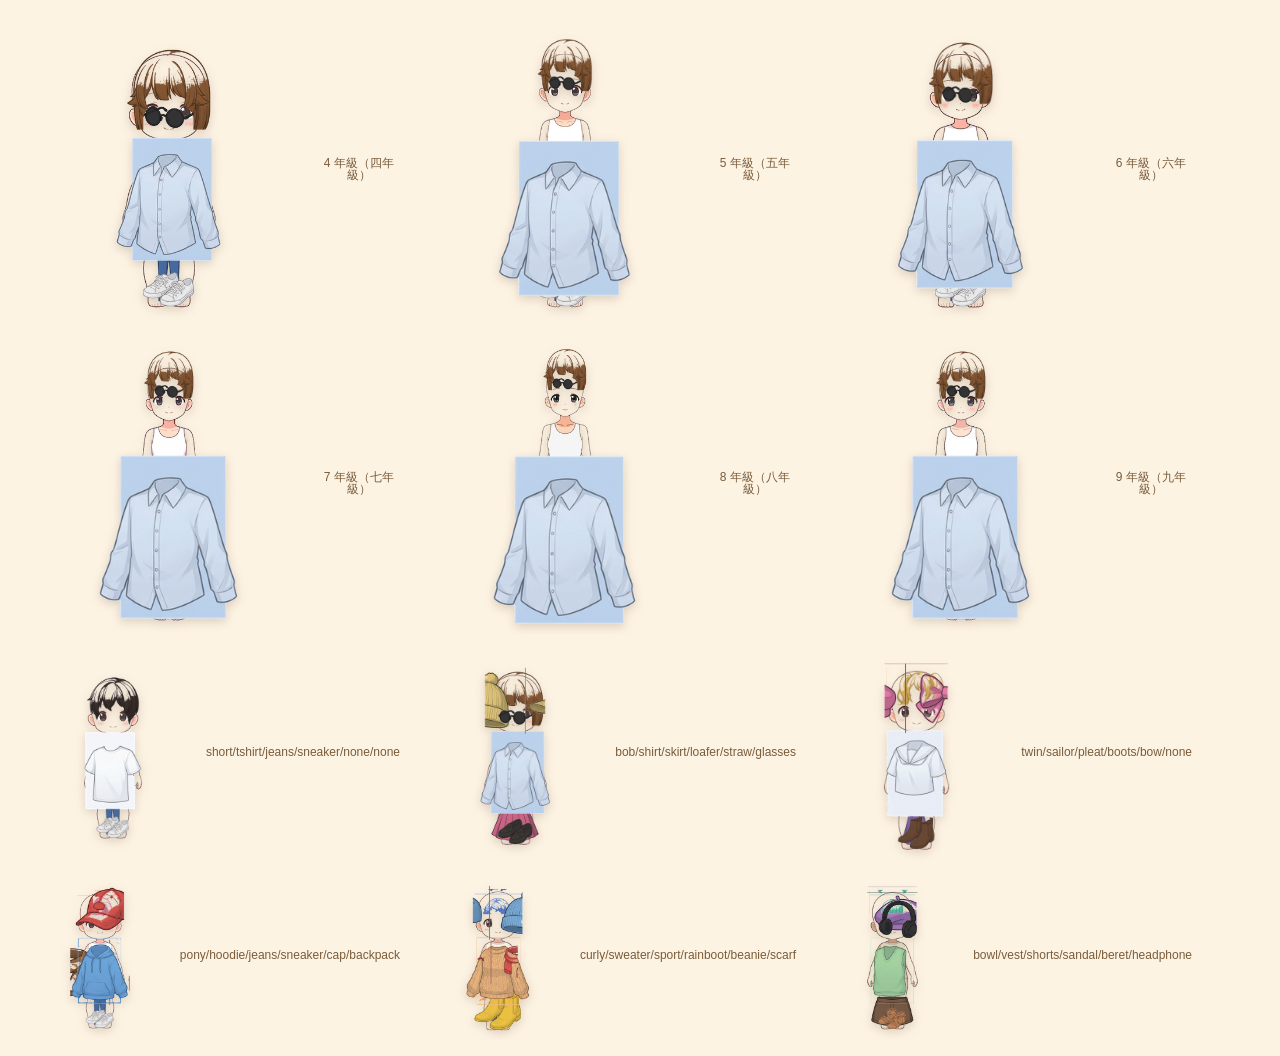
==== commit edb17858: "角色隨年級長大（四年級～九年級六個身體） - 新增六個年齡的基本身體 base_g4…base_g9（網頁版 Gemini 生成：10 歲 4 頭身 → 15 歲 5.6 頭身，   頭越小、肩膀越高" ====
--- a/tools/avatar_preview.html
+++ b/tools/avatar_preview.html
@@ -16,9 +16,9 @@
     <div id="grid"></div>
     <script type="module">
       window.onerror = (m) => { document.getElementById("grid").textContent = "ERROR: " + m; };
-      let renderAvatar, defaultAvatar;
+      let renderAvatar, defaultAvatar, stageLabel;
       try {
-        ({ renderAvatar, defaultAvatar } = await import("../js/avatar.js?t=" + Date.now()));
+        ({ renderAvatar, defaultAvatar, stageLabel } = await import("../js/avatar.js?t=" + Date.now()));
       } catch (e) {
         document.getElementById("grid").textContent = "IMPORT FAIL: " + e;
         throw e;
@@ -32,6 +32,14 @@
         { skin: "deep", hair: "bowl", hairColor: "mint", top: "vest", bottom: "shorts", shoes: "sandal", hat: "beret", accessory: "headphone" },
       ];
       const grid = document.getElementById("grid");
+      // 同一個造型、不同年級：看角色怎麼長大
+      const growing = { skin: "light", hair: "bob", hairColor: "brown", top: "shirt", bottom: "jeans", shoes: "sneaker", hat: "none", accessory: "glasses" };
+      for (const g of [4, 5, 6, 7, 8, 9]) {
+        const cell = document.createElement("div");
+        cell.className = "cell";
+        cell.innerHTML = renderAvatar(growing, { size: 340, grade: g }) + `<small>${g} 年級（${stageLabel(g)}）</small>`;
+        grid.appendChild(cell);
+      }
       for (const c of combos) {
         const cell = document.createElement("div");
         cell.className = "cell";
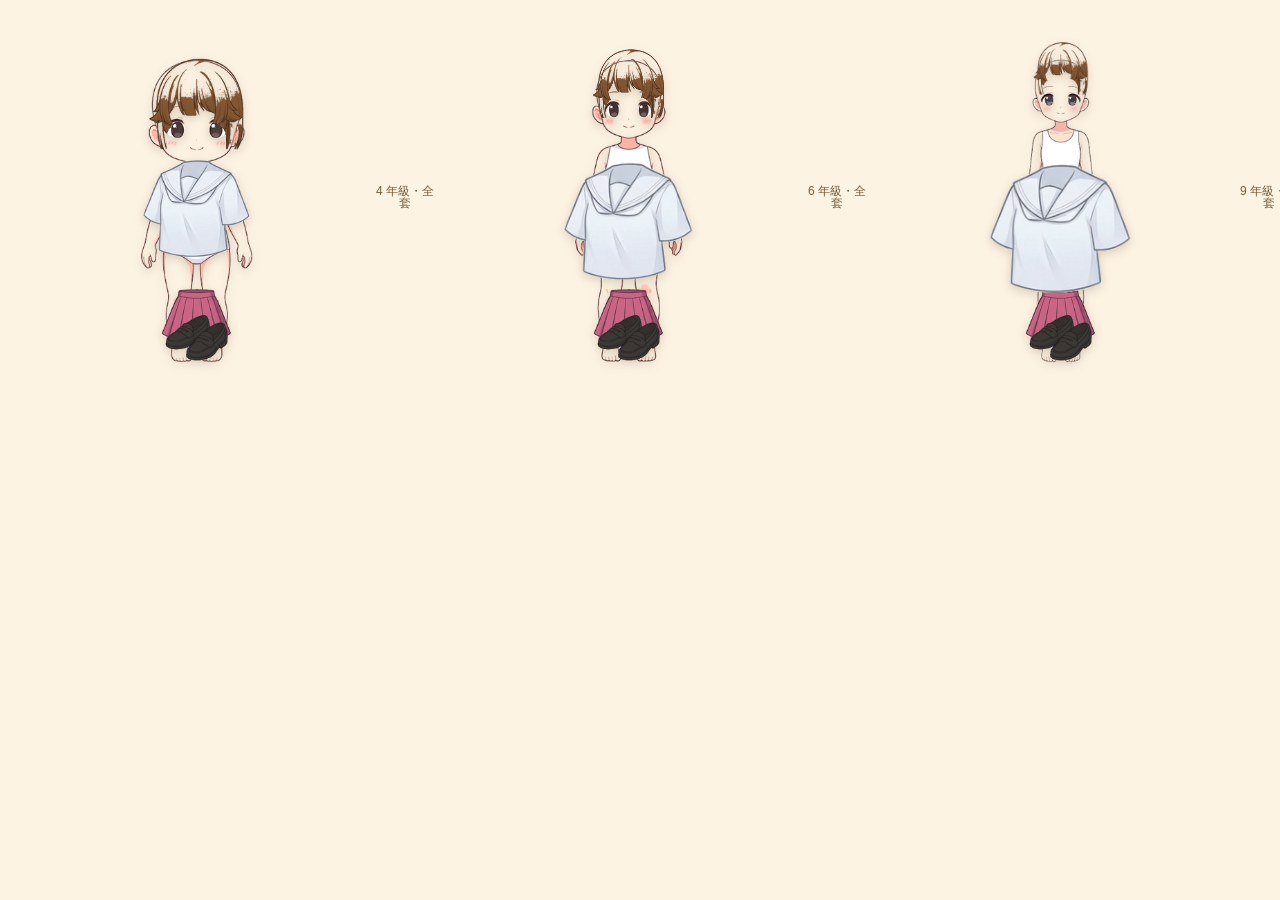
==== commit 7b3ad5c8: "修正衣服與身體對不上的問題 - 根因一：各年級的量測值和「衣服對齊用的基準」不是同一條管線的量測，   導致四年級也被放大約 1.6 倍。現在四年級直接沿用對齊基準的量測值，變形保證是 1:1。 - " ====
--- a/tools/avatar_preview.html
+++ b/tools/avatar_preview.html
@@ -23,29 +23,22 @@
         document.getElementById("grid").textContent = "IMPORT FAIL: " + e;
         throw e;
       }
-      const combos = [
-        { skin: "light", hair: "short", hairColor: "black", top: "tshirt", bottom: "jeans", shoes: "sneaker", hat: "none", accessory: "none" },
-        { skin: "light", hair: "bob", hairColor: "brown", top: "shirt", bottom: "skirt", shoes: "loafer", hat: "straw", accessory: "glasses" },
-        { skin: "warm", hair: "twin", hairColor: "blonde", top: "sailor", bottom: "pleat", shoes: "boots", hat: "bow", accessory: "none" },
-        { skin: "light", hair: "pony", hairColor: "pink", top: "hoodie", bottom: "jeans", shoes: "sneaker", hat: "cap", accessory: "backpack" },
-        { skin: "tan", hair: "curly", hairColor: "blue", top: "sweater", bottom: "sport", shoes: "rainboot", hat: "beanie", accessory: "scarf" },
-        { skin: "deep", hair: "bowl", hairColor: "mint", top: "vest", bottom: "shorts", shoes: "sandal", hat: "beret", accessory: "headphone" },
-      ];
+      const cfg = { skin: "light", hair: "bob", hairColor: "brown", top: "sailor", bottom: "skirt", shoes: "loafer", hat: "none", accessory: "none" };
       const grid = document.getElementById("grid");
-      // 同一個造型、不同年級：看角色怎麼長大
-      const growing = { skin: "light", hair: "bob", hairColor: "brown", top: "shirt", bottom: "jeans", shoes: "sneaker", hat: "none", accessory: "glasses" };
-      for (const g of [4, 5, 6, 7, 8, 9]) {
+      grid.style.gridTemplateColumns = "repeat(4, 1fr)";
+      grid.style.width = "1720px";
+      for (const g of [4, 6, 9]) {
         const cell = document.createElement("div");
         cell.className = "cell";
-        cell.innerHTML = renderAvatar(growing, { size: 340, grade: g }) + `<small>${g} 年級（${stageLabel(g)}）</small>`;
+        cell.innerHTML = renderAvatar(cfg, { size: 400, grade: g }) + `<small>${g} 年級・全套</small>`;
         grid.appendChild(cell);
       }
-      for (const c of combos) {
-        const cell = document.createElement("div");
-        cell.className = "cell";
-        cell.innerHTML = renderAvatar(c, { size: 340 }) + `<small>${c.hair}/${c.top}/${c.bottom}/${c.shoes}/${c.hat}/${c.accessory}</small>`;
-        grid.appendChild(cell);
-      }
+      const bare = document.createElement("div");
+      bare.className = "cell";
+      bare.innerHTML =
+        renderAvatar({ ...cfg, top: "none", bottom: "none", shoes: "none", hair: "none" }, { size: 400, grade: 4 }) +
+        `<small>只有身體（看肩線/腰線/腳底）</small>`;
+      grid.appendChild(bare);
     </script>
   </body>
 </html>
